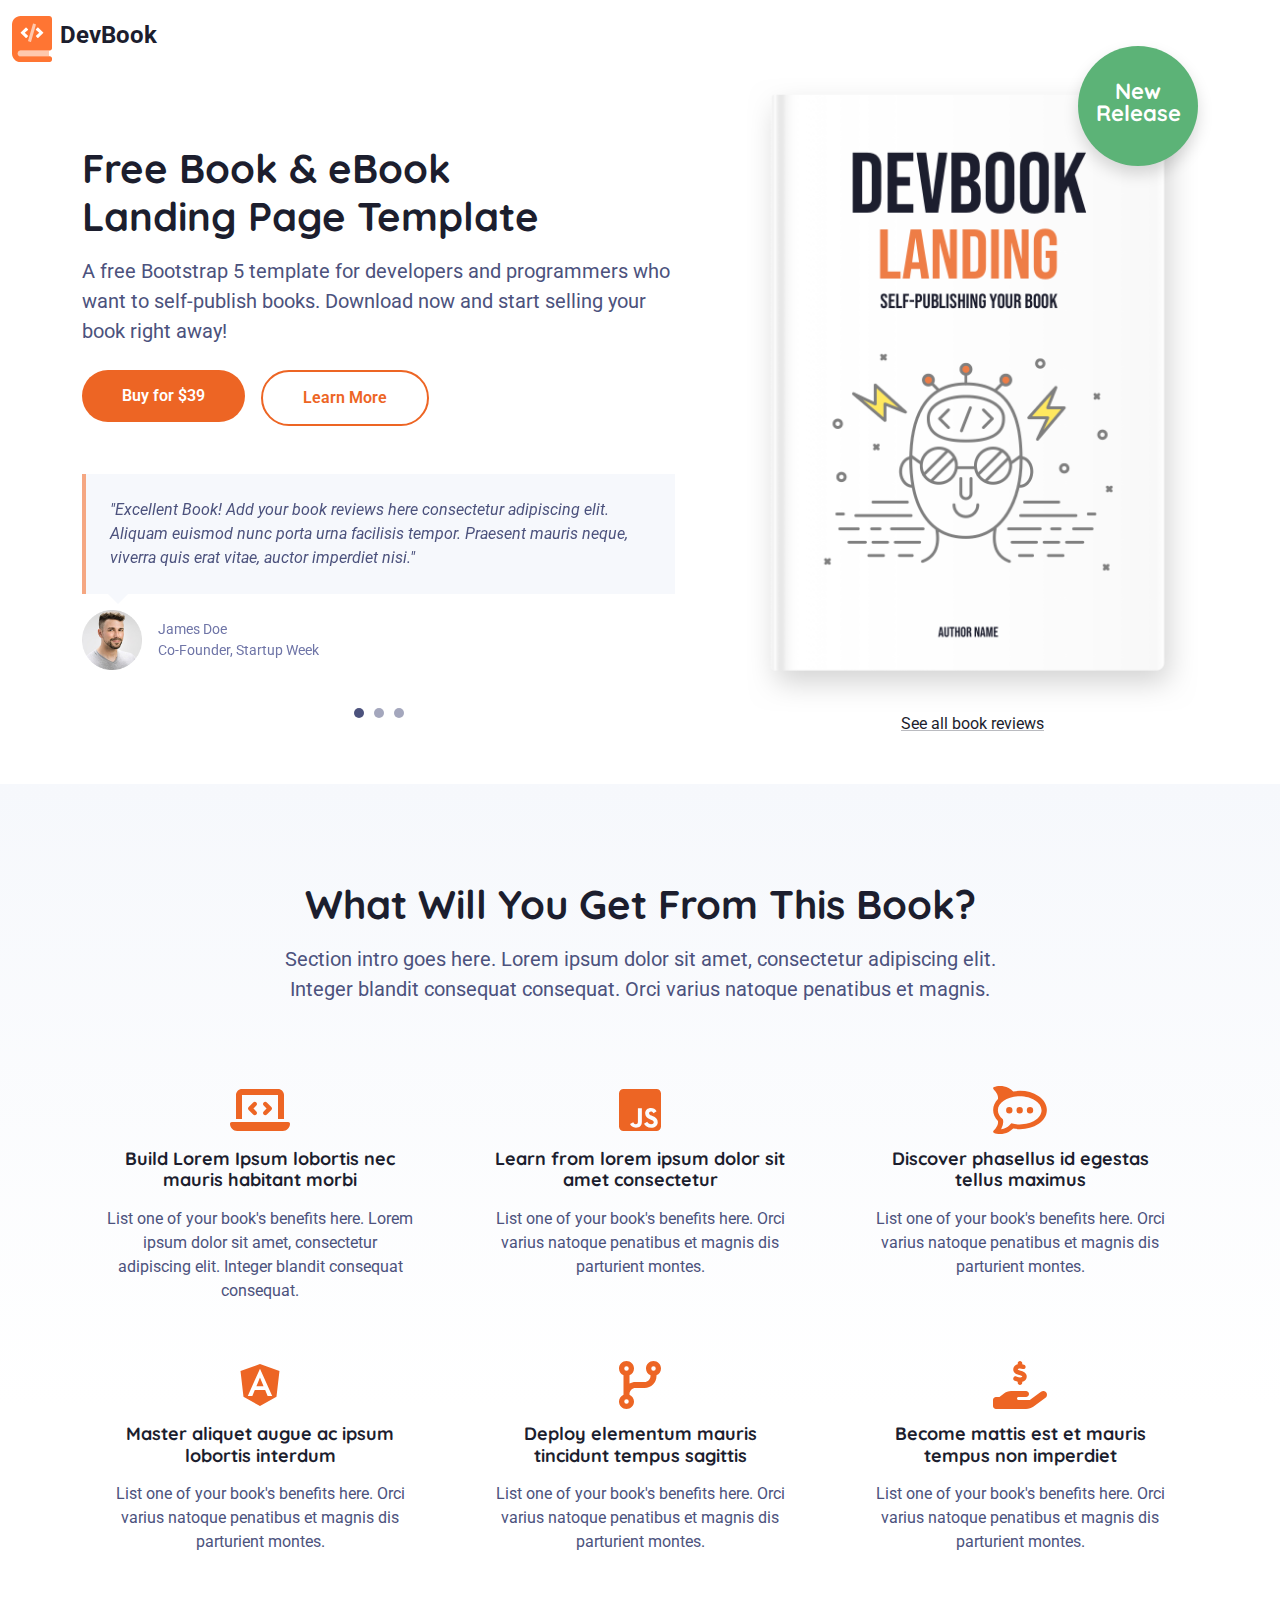
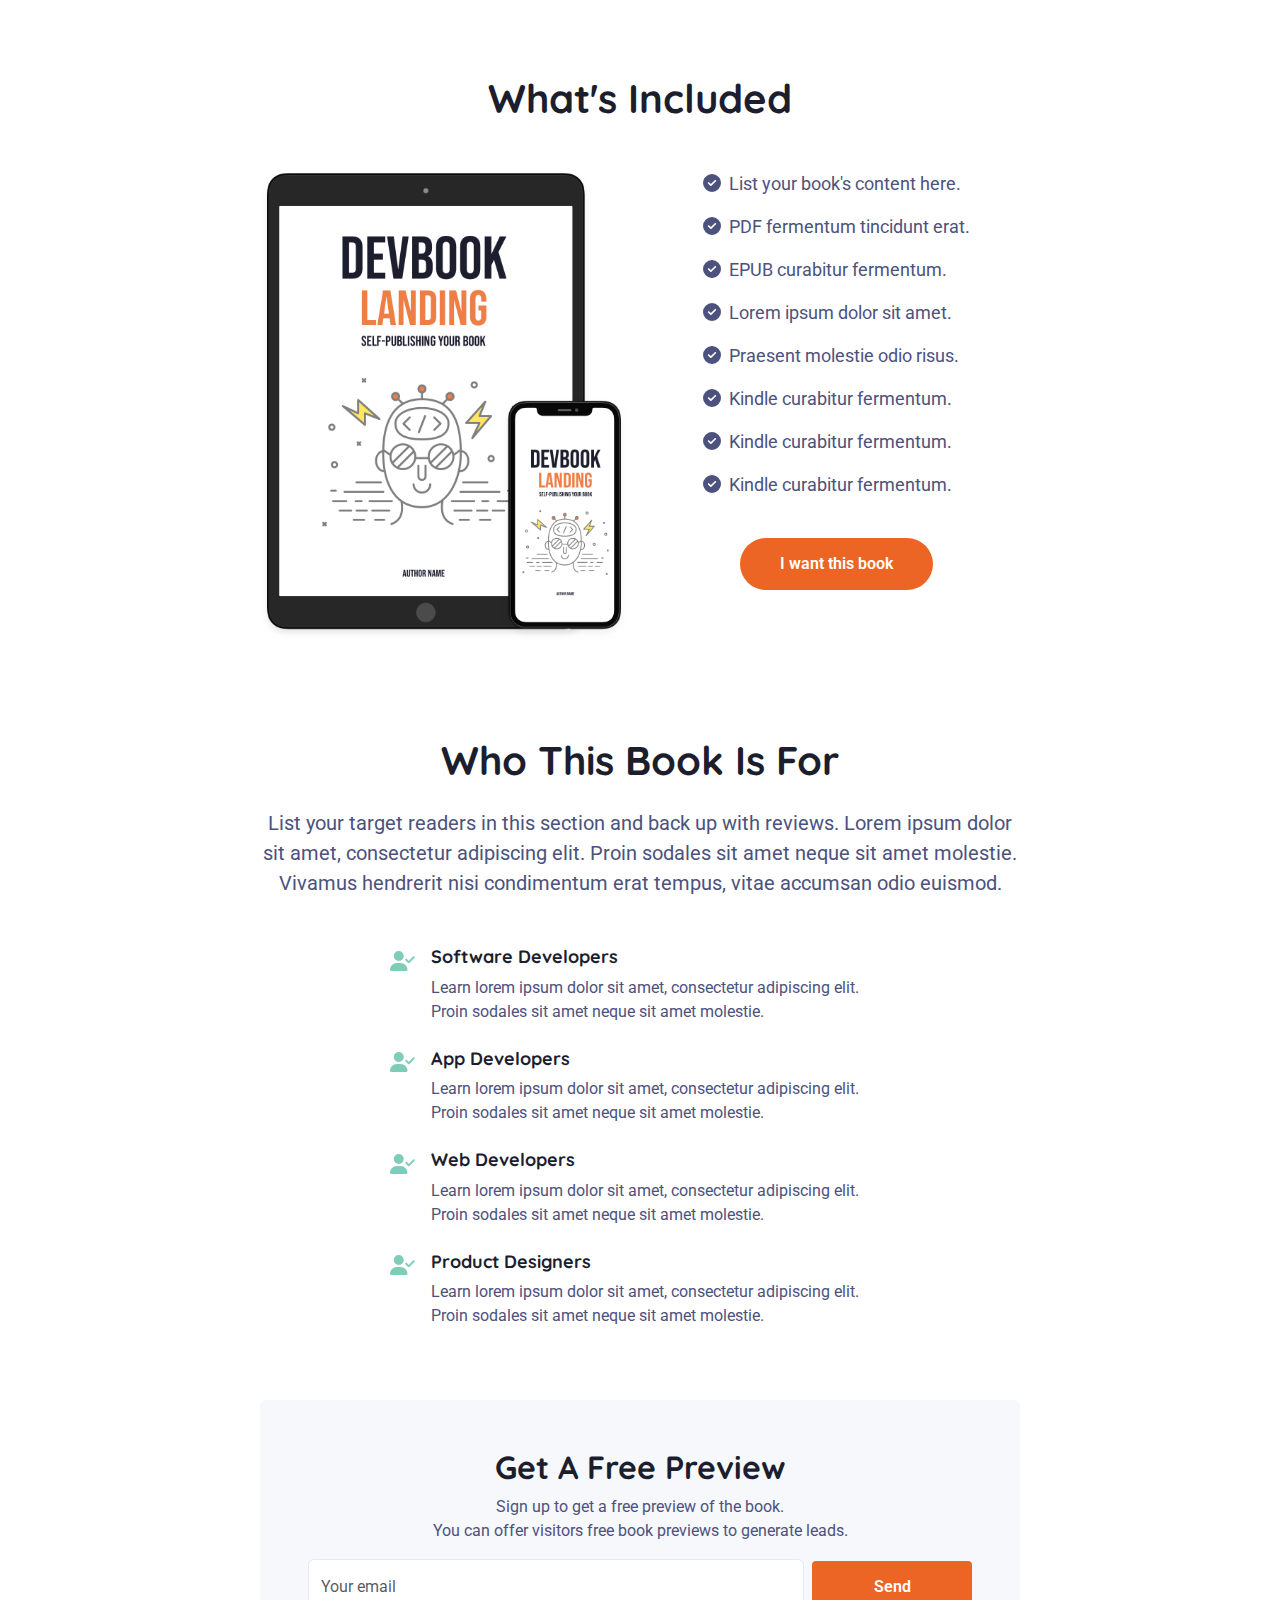
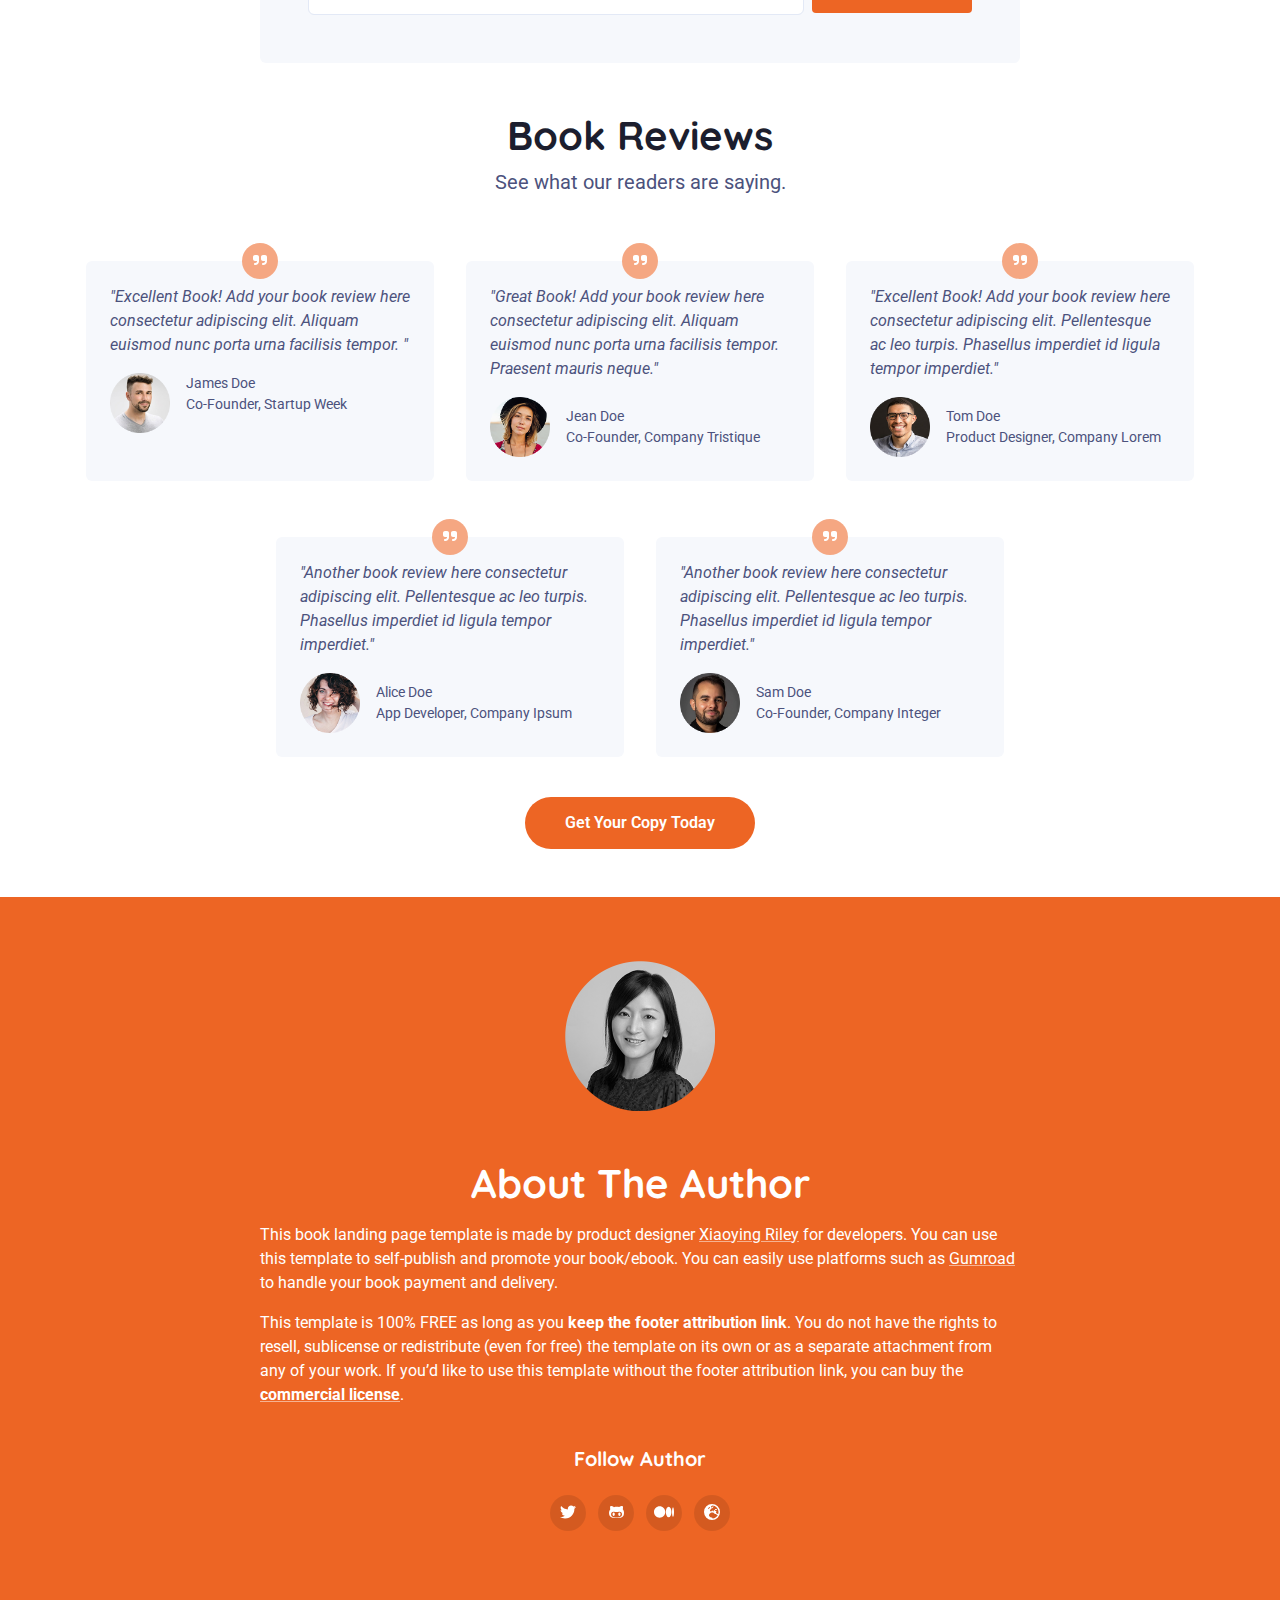
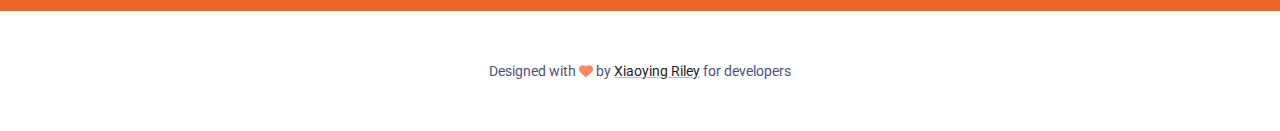
==== index.html @ 92dbc7df "init" ====
<!DOCTYPE html>
<html lang="en"> 
<head>
    <title>DevBook - Bootstrap 5 Book/eBook Landing Page Template For Developers</title>
    
    <!-- Meta -->
    <meta charset="utf-8">
    <meta http-equiv="X-UA-Compatible" content="IE=edge">
    <meta name="viewport" content="width=device-width, initial-scale=1.0">
    <meta name="description" content="">
    <meta name="author" content="Xiaoying Riley at 3rd Wave Media">    
    <link rel="shortcut icon" href="favicon.ico"> 
    
    <!-- Google Font -->
    <link href="https://fonts.googleapis.com/css?family=Quicksand:700|Roboto:400,400i,700&display=swap" rel="stylesheet">
    
    <!-- FontAwesome JS-->
    <script defer src="assets/fontawesome/js/all.min.js"></script>

    <!-- Theme CSS -->  
    <link id="theme-style" rel="stylesheet" href="assets/css/theme.css">

</head> 

<body>    
    <header class="header">	    
        <div class="branding">
            <div class="container-fluid position-relative py-3">
                <div class="logo-wrapper">
	                <div class="site-logo"><a class="navbar-brand" href="index.html"><img class="logo-icon me-2" src="assets/images/site-logo.svg" alt="logo" ><span class="logo-text">DevBook</span></a></div>    
                </div><!--//docs-logo-wrapper-->
	        
            </div><!--//container-->
        </div><!--//branding-->
    </header><!--//header-->
    
    <section class="hero-section">
	    <div class="container">
		    <div class="row">
			    <div class="col-12 col-md-7 pt-5 mb-5 align-self-center">
				    <div class="promo pe-md-3 pe-lg-5">
					    <h1 class="headline mb-3">
						    Free Book &amp; eBook <br>Landing Page Template   
					    </h1><!--//headline-->
					    <div class="subheadline mb-4">
						    A free Bootstrap 5 template for developers and programmers who want to self-publish books. Download now and start selling your book right away!
						    
					    </div><!--//subheading-->
					    
					    <div class="cta-holder row gx-md-3 gy-3 gy-md-0">
						    <div class="col-12 col-md-auto">
						        <a class="btn btn-primary w-100" href="https://themes.3rdwavemedia.com/bootstrap-templates/startup/devbook-free-bootstrap-5-book-ebook-landing-page-template-for-developers/">Buy for $39</a>
						    </div>
						    <div class="col-12 col-md-auto">
						        <a class="btn btn-secondary scrollto w-100" href="#benefits-section">Learn More</a>
						    </div>
					    </div><!--//cta-holder-->
					    
					    <div class="hero-quotes mt-5">
						    <div id="quotes-carousel" class="quotes-carousel carousel slide carousel-fade mb-5" data-bs-ride="carousel" data-bs-interval="8000">
								<div class="carousel-indicators">
									<button type="button" data-bs-target="#quotes-carousel" data-bs-slide-to="0" class="active" aria-current="true" aria-label="Slide 1"></button>
									<button type="button" data-bs-target="#quotes-carousel" data-bs-slide-to="1" aria-label="Slide 2"></button>
									<button type="button" data-bs-target="#quotes-carousel" data-bs-slide-to="2" aria-label="Slide 3"></button>
								</div>
							  
							    <div class="carousel-inner">
								    <div class="carousel-item active">
								        <blockquote class="quote p-4 theme-bg-light">
									        "Excellent Book! Add your book reviews here consectetur adipiscing elit. Aliquam euismod nunc porta urna facilisis tempor. Praesent mauris neque, viverra quis erat vitae, auctor imperdiet nisi."     
								        </blockquote><!--//item-->
								        <div class="source row gx-md-3 gy-3 gy-md-0 align-items-center">
									        <div class="col-12 col-md-auto text-center text-md-start">
									            <img class="source-profile" src="assets/images/profiles/profile-1.png" alt="image" >
									        </div><!--//col-->
									        <div class="col source-info text-center text-md-start">
										        <div class="source-name">James Doe</div>
										        <div class="soure-title">Co-Founder, Startup Week</div>
										    </div><!--//col-->
								        </div><!--//source-->
								    </div><!--//carousel-item-->
								    <div class="carousel-item">
								        <blockquote class="quote p-4 theme-bg-light">
									        "Highly recommended consectetur adipiscing elit. Proin et auctor dolor, sed venenatis massa. Vestibulum ullamcorper lobortis nisi non placerat praesent mauris neque"     
								        </blockquote><!--//item-->
								        <div class="source row gx-md-3 gy-3 gy-md-0 align-items-center">
									        <div class="col-12 col-md-auto text-center text-md-start">
									            <img class="source-profile" src="assets/images/profiles/profile-2.png" alt="image" >
									        </div><!--//col-->
									        <div class="col source-info text-center text-md-start">
										        <div class="source-name">Jean Doe</div>
										        <div class="soure-title">Co-Founder, Startup Week</div>
										    </div><!--//col-->
								        </div><!--//source-->
								    </div><!--//carousel-item-->
								    <div class="carousel-item">
								        <blockquote class="quote p-4 theme-bg-light">
									        "Awesome! Lorem ipsum dolor sit amet, consectetur adipiscing elit. Aliquam euismod nunc porta urna facilisis tempor. Praesent mauris neque, viverra quis erat vitae."     
								        </blockquote><!--//item-->
								        <div class="source row gx-md-3 gy-3 gy-md-0 align-items-center">
									        <div class="col-12 col-md-auto text-center text-md-start">
									            <img class="source-profile" src="assets/images/profiles/profile-3.png" alt="image" >
									        </div><!--//col-->
									        <div class="col source-info text-center text-md-start">
										        <div class="source-name">Andy Doe</div>
										        <div class="soure-title">Frontend Developer, Company Lorem</div>
										    </div><!--//col-->
								        </div><!--//source-->
								    </div><!--//carousel-item-->
								</div><!--//carousel-inner-->
							</div><!--//quotes-carousel-->
							
					    </div><!--//hero-quotes-->
				    </div><!--//promo-->
			    </div><!--col-->
			    <div class="col-12 col-md-5 mb-5 align-self-center">
				    <div class="book-cover-holder">
					    <img class="img-fluid book-cover" src="assets/images/devbook-cover.png" alt="book cover" >
					    <div class="book-badge d-inline-block shadow">
						    New<br>Release
					    </div>
				    </div><!--//book-cover-holder-->
				    <div class="text-center"><a class="theme-link scrollto" href="#reviews-section">See all book reviews</a></div>
			    </div><!--col-->
		    </div><!--//row-->
	    </div><!--//container-->
    </section><!--//hero-section-->
    
    <section id="benefits-section" class="benefits-section theme-bg-light-gradient py-5">
	    <div class="container py-5">
		    <h2 class="section-heading text-center mb-3">What Will You Get From This Book?</h2>
		    <div class="section-intro single-col-max mx-auto text-center mb-5">Section intro goes here. Lorem ipsum dolor sit amet, consectetur adipiscing elit. Integer blandit consequat consequat. Orci varius natoque penatibus et magnis. </div>
		    <div class="row text-center">
			    <div class="item col-12 col-md-6 col-lg-4">
				    <div class="item-inner p-3 p-lg-4">
					    <div class="item-header mb-3">
						    <div class="item-icon"><i class="fas fa-laptop-code"></i></div>
						    <h3 class="item-heading">Build Lorem Ipsum lobortis nec mauris habitant morbi</h3>
					    </div><!--//item-heading-->
					    <div class="item-desc">
						    List one of your book's benefits here. Lorem ipsum dolor sit amet, consectetur adipiscing elit. Integer blandit consequat consequat. 
					    </div><!--//item-desc-->
				    </div><!--//item-inner-->
			    </div><!--//item-->
			    <div class="item col-12 col-md-6 col-lg-4">
				    <div class="item-inner p-3 p-lg-4">
					    <div class="item-header mb-3">
						    <div class="item-icon"><i class="fab fa-js-square"></i></div>
						    <h3 class="item-heading">Learn from lorem ipsum dolor sit amet consectetur</h3>
					    </div><!--//item-heading-->
					    <div class="item-desc">
						    List one of your book's benefits here. Orci varius natoque penatibus et magnis dis parturient montes.
					    </div><!--//item-desc-->
				    </div><!--//item-inner-->
			    </div><!--//item-->
			    <div class="item col-12 col-md-6 col-lg-4">
				    <div class="item-inner p-3 p-lg-4">
					    <div class="item-header mb-3">
						    <div class="item-icon"><i class="fab fa-rocketchat"></i></div>
						    <h3 class="item-heading">Discover phasellus id egestas tellus maximus</h3>
					    </div><!--//item-heading-->
					    <div class="item-desc">
						    List one of your book's benefits here. Orci varius natoque penatibus et magnis dis parturient montes. 
					    </div><!--//item-desc-->
				    </div><!--//item-inner-->
			    </div><!--//item-->
			    <div class="item col-12 col-md-6 col-lg-4">
				    <div class="item-inner p-3 p-lg-4">
					    <div class="item-header mb-3">
						    <div class="item-icon"><i class="fab fa-angular"></i></div>
						    <h3 class="item-heading">Master aliquet augue ac ipsum lobortis interdum</h3>
					    </div><!--//item-heading-->
					    <div class="item-desc">
						    List one of your book's benefits here. Orci varius natoque penatibus et magnis dis parturient montes. 
					    </div><!--//item-desc-->
				    </div><!--//item-inner-->
			    </div><!--//item-->
			    <div class="item col-12 col-md-6 col-lg-4">
				    <div class="item-inner p-3 p-lg-4">
					    <div class="item-header mb-3">
						    <div class="item-icon"><i class="fas fa-code-branch"></i></div>
						    <h3 class="item-heading">Deploy elementum mauris tincidunt tempus sagittis</h3>
					    </div><!--//item-heading-->
					    <div class="item-desc">
						    List one of your book's benefits here. Orci varius natoque penatibus et magnis dis parturient montes. 
					    </div><!--//item-desc-->
				    </div><!--//item-inner-->
			    </div><!--//item-->
			    <div class="item col-12 col-md-6 col-lg-4">
				    <div class="item-inner p-3 p-lg-4">
					    <div class="item-header mb-3">
						    <div class="item-icon"><i class="fas fa-hand-holding-usd"></i></div>
						    <h3 class="item-heading">Become mattis est et mauris tempus non imperdiet</h3>
					    </div><!--//item-heading-->
					    <div class="item-desc">
						    List one of your book's benefits here. Orci varius natoque penatibus et magnis dis parturient montes. 
					    </div><!--//item-desc-->
				    </div><!--//item-inner-->
			    </div><!--//item-->
		    </div><!--//row-->
	    </div><!--//container-->
    </section><!--//benefits-section-->
    
    <section id="content-section" class="content-section">
	    <div class="container">
		    <div class="single-col-max mx-auto">
		    <h2 class="section-heading text-center mb-5">What's Included</h2>
			    <div class="row">
				    <div class="col-12 col-md-6">
					    <div class="figure-holder mb-5">
						    <img class="img-fluid" src="assets/images/devbook-devices.png" alt="image" >
					    </div><!--//figure-holder-->
				    </div><!--//col-->
				    <div class="col-12 col-md-6 mb-5">
					    <div class="key-points mb-4 text-center">
						    <ul class="key-points-list list-unstyled mb-4 mx-auto d-inline-block text-start">
							    <li><i class="fas fa-check-circle me-2"></i>List your book's content here.</li>
							    <li><i class="fas fa-check-circle me-2"></i>PDF fermentum tincidunt erat.</li>
							    <li><i class="fas fa-check-circle me-2"></i>EPUB curabitur fermentum.</li>
							    <li><i class="fas fa-check-circle me-2"></i>Lorem ipsum dolor sit amet.</li>
							    <li><i class="fas fa-check-circle me-2"></i>Praesent molestie odio risus. </li>
							    <li><i class="fas fa-check-circle me-2"></i>Kindle curabitur fermentum.</li>
							    <li><i class="fas fa-check-circle me-2"></i>Kindle curabitur fermentum.</li>
							    <li><i class="fas fa-check-circle me-2"></i>Kindle curabitur fermentum.</li>
						    </ul>
						    <div class="text-center"><a class="btn btn-primary" href="https://themes.3rdwavemedia.com/bootstrap-templates/startup/devbook-free-bootstrap-5-book-ebook-landing-page-template-for-developers/">I want this book</a></div>
					    </div><!--//key-points-->
					    
				    </div><!--//col-12-->   
			    </div><!--//row-->
		    </div><!--//single-col-max-->
	    </div><!--//container-->
    </section><!--//content-section-->
    
    <section id="audience-section" class="audience-section py-5">
	    <div class="container">
		    <h2 class="section-heading text-center mb-4">Who This Book Is For</h2>
		    <div class="section-intro single-col-max mx-auto text-center mb-5">
			    List your target readers in this section and back up with reviews. Lorem ipsum dolor sit amet, consectetur adipiscing elit. Proin sodales sit amet neque sit amet molestie. Vivamus hendrerit nisi condimentum erat tempus, vitae accumsan odio euismod.
		    </div><!--//section-intro-->
		    <div class="audience mx-auto">
			    <div class="item row gx-3">
				    <div class="col-auto item-icon"><i class="fas fa-user-check"></i></div>
				    <div class="col">
					    <h4 class="item-title">Software Developers</h4>
					    <div class="item-desc">Learn lorem ipsum dolor sit amet, consectetur adipiscing elit. Proin sodales sit amet neque sit amet molestie.</div>
				    </div><!--//col-->
			    </div><!--//item-->			    
			    <div class="item row gx-3">
				    <div class="col-auto item-icon"><i class="fas fa-user-check"></i></div>
				    <div class="col">
					    <h4 class="item-title">App Developers</h4>
					    <div class="item-desc">Learn lorem ipsum dolor sit amet, consectetur adipiscing elit. Proin sodales sit amet neque sit amet molestie.</div>
				    </div><!--//col-->
			    </div><!--//item-->			    
			    <div class="item row gx-3">
				    <div class="col-auto item-icon"><i class="fas fa-user-check"></i></div>
				    <div class="col">
					    <h4 class="item-title">Web Developers</h4>
					    <div class="item-desc">Learn lorem ipsum dolor sit amet, consectetur adipiscing elit. Proin sodales sit amet neque sit amet molestie.</div>
				    </div><!--//col-->
			    </div><!--//item-->
			    <div class="item row gx-3">
				    <div class="col-auto item-icon"><i class="fas fa-user-check"></i></div>
				    <div class="col">
					    <h4 class="item-title">Product Designers</h4>
					    <div class="item-desc">Learn lorem ipsum dolor sit amet, consectetur adipiscing elit. Proin sodales sit amet neque sit amet molestie.</div>
				    </div><!--//col-->
			    </div><!--//item-->
		    </div><!--//audience-->
	    </div><!--//container-->
    </section><!--//audience-section-->
    
    <section id="form-section" class="form-section">
	    <div class="container">
		    <div class="lead-form-wrapper single-col-max mx-auto theme-bg-light rounded p-5">
			    <h2 class="form-heading text-center">Get A Free Preview</h2>
			    <div class="form-intro text-center mb-3">Sign up to get a free preview of the book. <br>You can offer visitors free book previews to generate leads.</div>
			    <div class="form-wrapper mx-auto">					
					<form class="signup-form row g-2 align-items-center">
	                    <div class="col-12 col-lg-9">
	                        <label class="sr-only" for="semail">Email</label>
	                        <input type="email" id="semail" name="semail1" class="form-control me-md-1 semail" placeholder="Your email">
	                    </div>
	                    <div class="col-12 col-lg-3">
	                        <button type="submit" class="btn btn-primary btn-submit w-100">Send</button>
	                    </div>
	                </form><!--//signup-form-->
			    </div><!--//form-wrapper-->
		    </div><!--//lead-form-wrapper-->
	    </div><!--//container-->
    </section><!--//form-section-->
    
    <section id="reviews-section" class="reviews-section py-5">
	    <div class="container">
		    <h2 class="section-heading text-center">Book Reviews</h2>
		    <div class="section-intro text-center single-col-max mx-auto mb-5">See what our readers are saying. </div>
		    <div class="row justify-content-center">
			    <div class="item col-12 col-lg-4 p-3 mb-4">
				    <div class="item-inner theme-bg-light rounded p-4">
					    
					    <blockquote class="quote">
					        "Excellent Book! Add your book review here consectetur adipiscing elit. Aliquam euismod nunc porta urna facilisis tempor. "     
				        </blockquote><!--//item-->
				        <div class="source row gx-md-3 gy-3 gy-md-0">
					        <div class="col-12 col-md-auto text-center text-md-start">
					            <img class="source-profile" src="assets/images/profiles/profile-1.png" alt="image" >
					        </div><!--//col-->
					        <div class="col source-info text-center text-md-start">
						        <div class="source-name">James Doe</div>
						        <div class="soure-title">Co-Founder, Startup Week</div>
						    </div><!--//col-->
				        </div><!--//source-->
				        <div class="icon-holder"><i class="fas fa-quote-right"></i></div>
				    </div><!--//inner-->
			    </div><!--//item-->
			    <div class="item col-12 col-lg-4 p-3 mb-4">
				    <div class="item-inner theme-bg-light rounded p-4">
					    <blockquote class="quote">
					        "Great Book! Add your book review here consectetur adipiscing elit. Aliquam euismod nunc porta urna facilisis tempor. Praesent mauris neque."     
				        </blockquote><!--//item-->				        
				        <div class="source row gx-md-3 gy-3 gy-md-0 align-items-center">
					        <div class="col-12 col-md-auto text-center text-md-start">
					            <img class="source-profile" src="assets/images/profiles/profile-2.png" alt="image" >
					        </div><!--//col-->
					        <div class="col source-info text-center text-md-start">
						        <div class="source-name">Jean Doe</div>
						        <div class="soure-title">Co-Founder, Company Tristique</div>
						    </div><!--//col-->
				        </div><!--//source-->
				        
				         <div class="icon-holder"><i class="fas fa-quote-right"></i></div>
				    </div><!--//inner-->
			    </div><!--//item-->
			    <div class="item col-12 col-lg-4 p-3 mb-4">
				    <div class="item-inner theme-bg-light rounded p-4">
					    <blockquote class="quote">
					        "Excellent Book! Add your book review here consectetur adipiscing elit. Pellentesque ac leo turpis. Phasellus imperdiet id ligula tempor imperdiet."     
				        </blockquote><!--//item-->
				        <div class="source row gx-md-3 gy-3 gy-md-0 align-items-center">
					        <div class="col-12 col-md-auto text-center text-md-start">
					            <img class="source-profile" src="assets/images/profiles/profile-3.png" alt="image" >
					        </div><!--//col-->
					        <div class="col source-info text-center text-md-start">
						        <div class="source-name">Tom Doe</div>
						        <div class="soure-title">Product Designer, Company Lorem</div>
						    </div><!--//col-->
				        </div><!--//source-->
				         <div class="icon-holder"><i class="fas fa-quote-right"></i></div>
				    </div><!--//inner-->
			    </div><!--//item-->
			    <div class="item col-12 col-lg-4 p-3 mb-4">
				    <div class="item-inner theme-bg-light rounded p-4">
					    <blockquote class="quote">
					        "Another book review here consectetur adipiscing elit. Pellentesque ac leo turpis. Phasellus imperdiet id ligula tempor imperdiet."     
				        </blockquote><!--//item-->
				        <div class="source row gx-md-3 gy-3 gy-md-0 align-items-center">
					        <div class="col-12 col-md-auto text-center text-md-start">
					            <img class="source-profile" src="assets/images/profiles/profile-4.png" alt="image" >
					        </div><!--//col-->
					        <div class="col source-info text-center text-md-start">
						        <div class="source-name">Alice Doe</div>
						        <div class="soure-title">App Developer, Company Ipsum</div>
						    </div><!--//col-->
				        </div><!--//source-->
				        <div class="icon-holder"><i class="fas fa-quote-right"></i></div>
				    </div><!--//inner-->
			    </div><!--//item-->
			    <div class="item col-12 col-lg-4 p-3 mb-4">
				    <div class="item-inner theme-bg-light rounded p-4">
					    <blockquote class="quote">
					        "Another book review here consectetur adipiscing elit. Pellentesque ac leo turpis. Phasellus imperdiet id ligula tempor imperdiet."     
				        </blockquote><!--//item-->
				        <div class="source row gx-md-3 gy-3 gy-md-0 align-items-center">
					        <div class="col-12 col-md-auto text-center text-md-start">
					            <img class="source-profile" src="assets/images/profiles/profile-5.png" alt="image" >
					        </div><!--//col-->
					        <div class="col source-info text-center text-md-start">
						        <div class="source-name">Sam Doe</div>
						        <div class="soure-title">Co-Founder, Company Integer</div>
						    </div><!--//col-->
				        </div><!--//source-->
				        <div class="icon-holder"><i class="fas fa-quote-right"></i></div>
				    </div><!--//inner-->
			    </div><!--//item-->
		    </div><!--//row-->
		    <div class="text-center">
		        <a class="btn btn-primary" href="https://themes.3rdwavemedia.com/bootstrap-templates/startup/devbook-free-bootstrap-5-book-ebook-landing-page-template-for-developers/">Get Your Copy Today</a>
		    </div>
	    </div><!--//container-->
    </section><!--//reviews-section-->
    
    <section id="author-section" class="author-section section theme-bg-primary py-5">
	    <div class="container py-3">
		    <div class="author-profile text-center mb-5">
			    <img class="author-pic" src="assets/images/profiles/author-profile.png" alt="image" >
		    </div><!--//author-profile-->
		    <h2 class="section-heading text-center text-white mb-3">About The Author</h2>
		    <div class="author-bio single-col-max mx-auto">
			    <p>This book landing page template is made by product designer <a class="theme-link" href="http://themes.3rdwavemedia.com" target="_blank">Xiaoying Riley</a> for developers. You can use this template to self-publish and promote your book/ebook. You can easily use platforms such as <a class="theme-link" href="https://gumroad.com/" target="_blank">Gumroad</a> to handle your book payment and delivery.</p>
			    <p> This template is 100% FREE as long as you <strong>keep the footer attribution link</strong>. You do not have the rights to resell, sublicense or redistribute (even for free) the template on its own or as a separate attachment from any of your work. If you’d like to use this template without the footer attribution link, you can buy the <a class="theme-link" href="https://themes.3rdwavemedia.com/bootstrap-templates/startup/devbook-free-bootstrap-5-book-ebook-landing-page-template-for-developers/" target="_blank"><strong>commercial license</strong></a>.</p>
			    <div class="author-links text-center pt-4">
			        <h5 class="text-white mb-4">Follow Author</h5>
				    <ul class="social-list list-unstyled">
					    <li class="list-inline-item"><a href="https://twitter.com/3rdwave_themes"><i class="fab fa-twitter"></i></a></li>
					    <li class="list-inline-item"><a href="https://github.com/xriley"><i class="fab fa-github-alt"></i></a></li> 
			            <li class="list-inline-item"><a href="https://medium.com/@3rdwave_themes"><i class="fab fa-medium-m"></i></a></li>
			            
			            <li class="list-inline-item"><a href="https://themes.3rdwavemedia.com/"><i class="fas fa-globe-europe"></i></a></li>
			        </ul><!--//social-list-->
			    </div><!--//author-links-->
			    
		    </div><!--//author-bio-->
		    
	    </div><!--//container-->
    </section><!--//author-section-->
    
    

    <footer class="footer">

	    <div class="footer-bottom text-center py-5">

	        <!--/* This template is free as long as you keep the footer attribution link. If you'd like to use the template without the attribution link, you can buy the commercial license via our website: themes.3rdwavemedia.com Thank you for your support. :) */-->
            <small class="copyright">Designed with <span class="sr-only">love</span><i class="fas fa-heart" style="color: #fb866a;"></i> by <a class="theme-link" href="http://themes.3rdwavemedia.com" target="_blank">Xiaoying Riley</a> for developers</small>
 
	    </div>
	    
    </footer>
       
    <!-- Javascript -->          
    <script src="assets/plugins/popper.min.js"></script>
    <script src="assets/plugins/bootstrap/js/bootstrap.min.js"></script> 
    <script src="assets/plugins/smoothscroll.min.js"></script> 
    
    <script src="assets/js/main.js"></script>

</body>
</html>
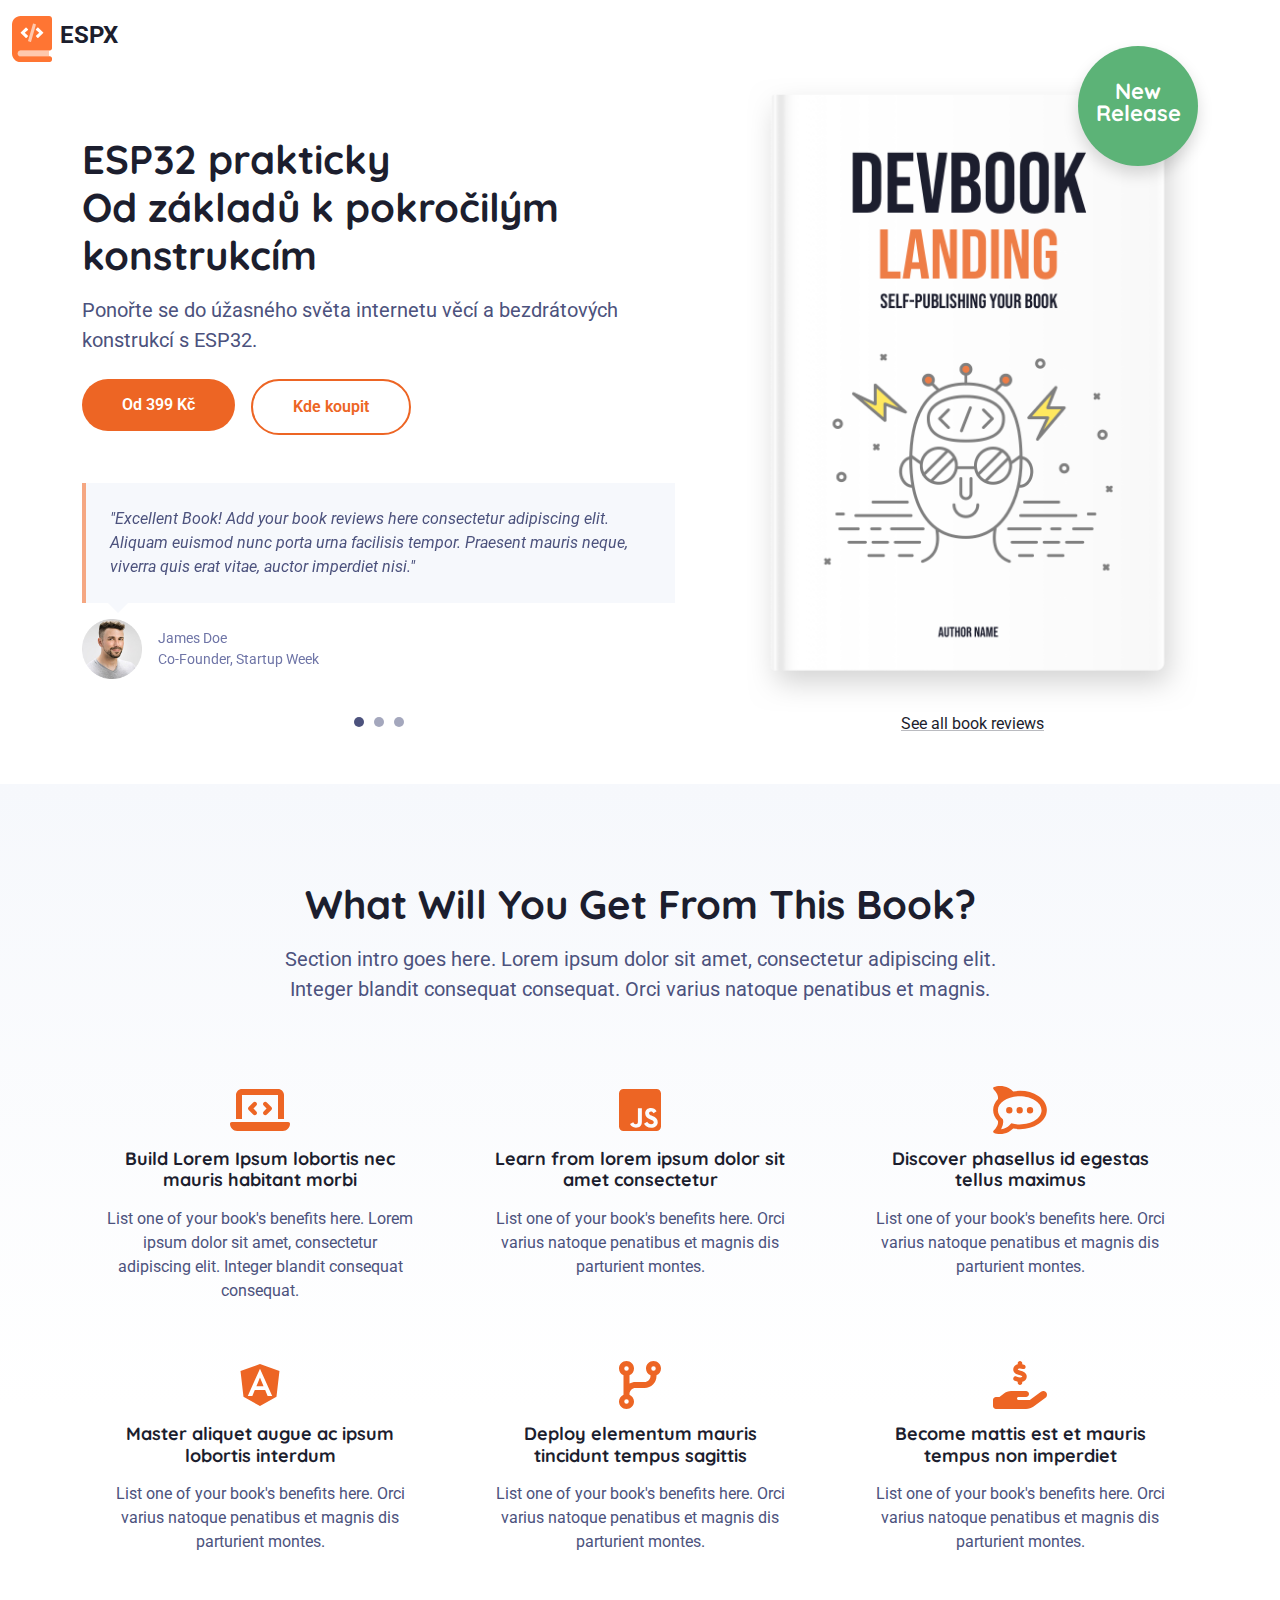
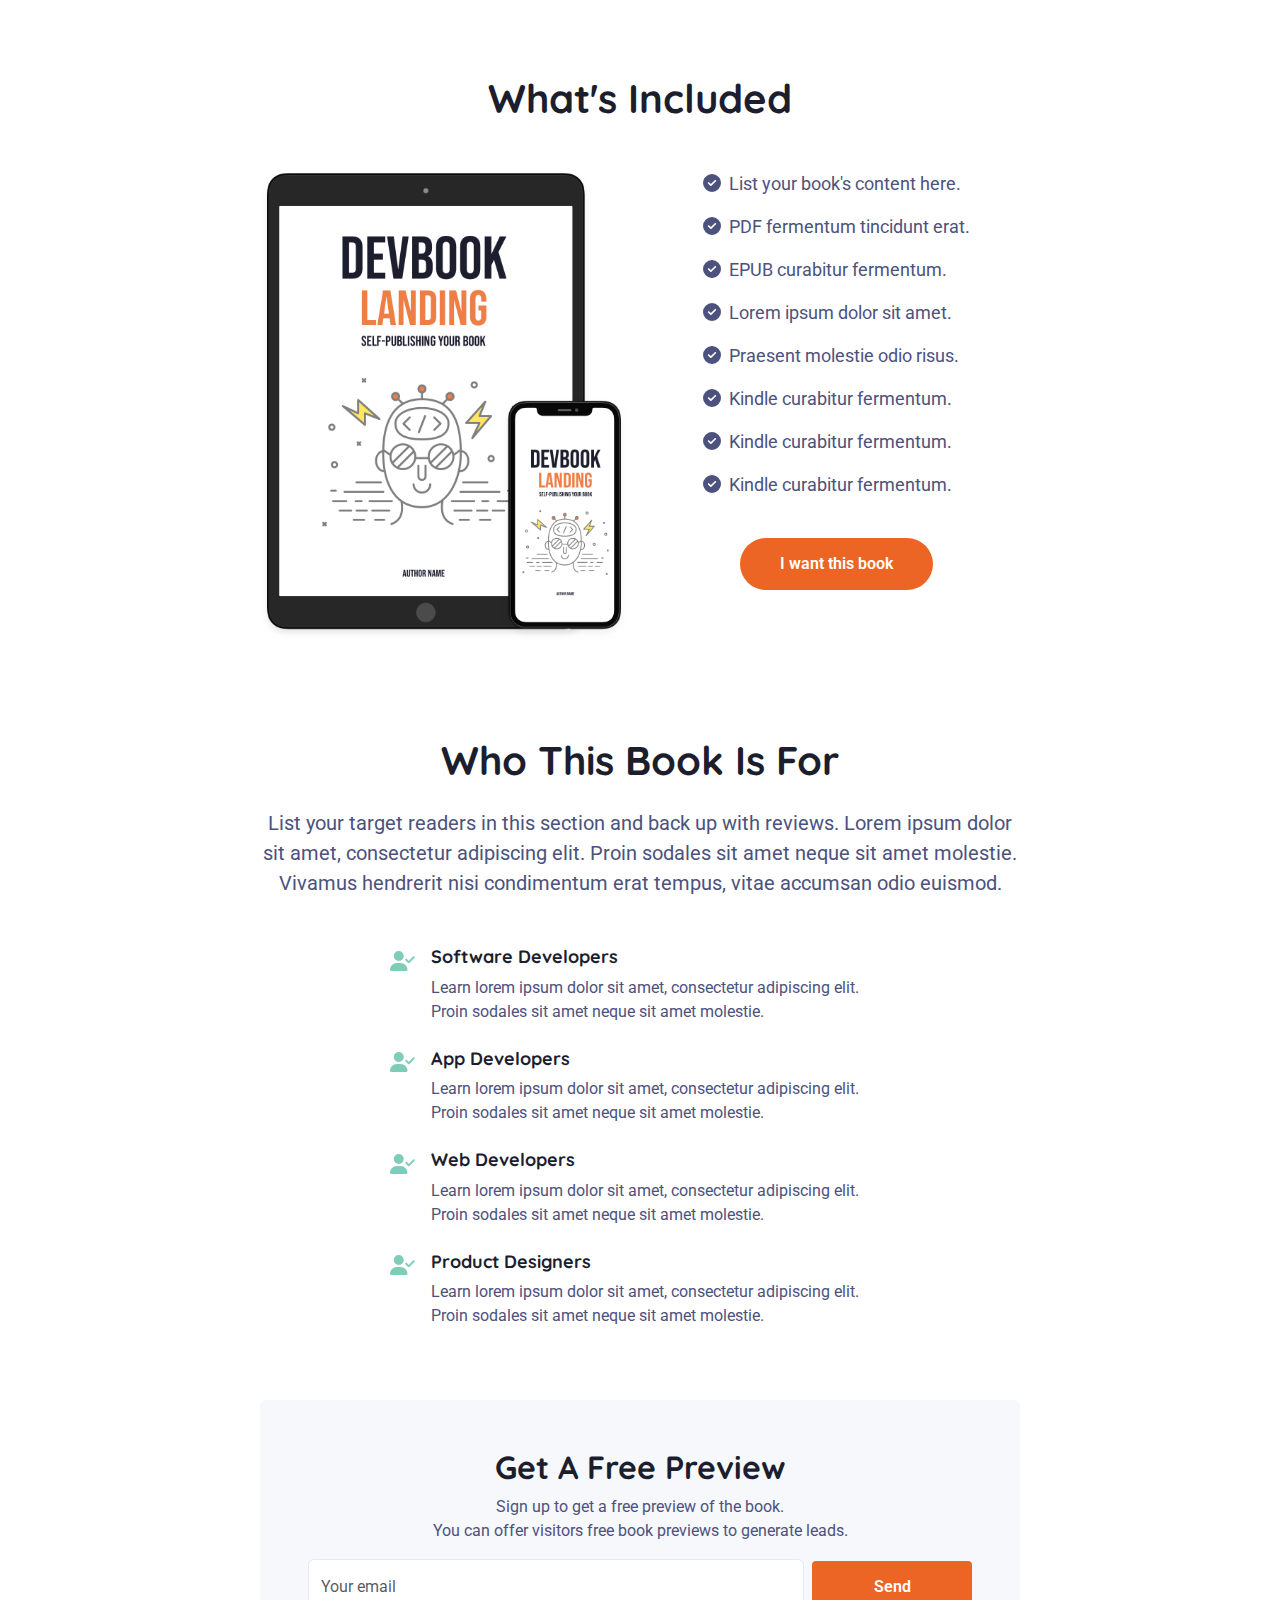
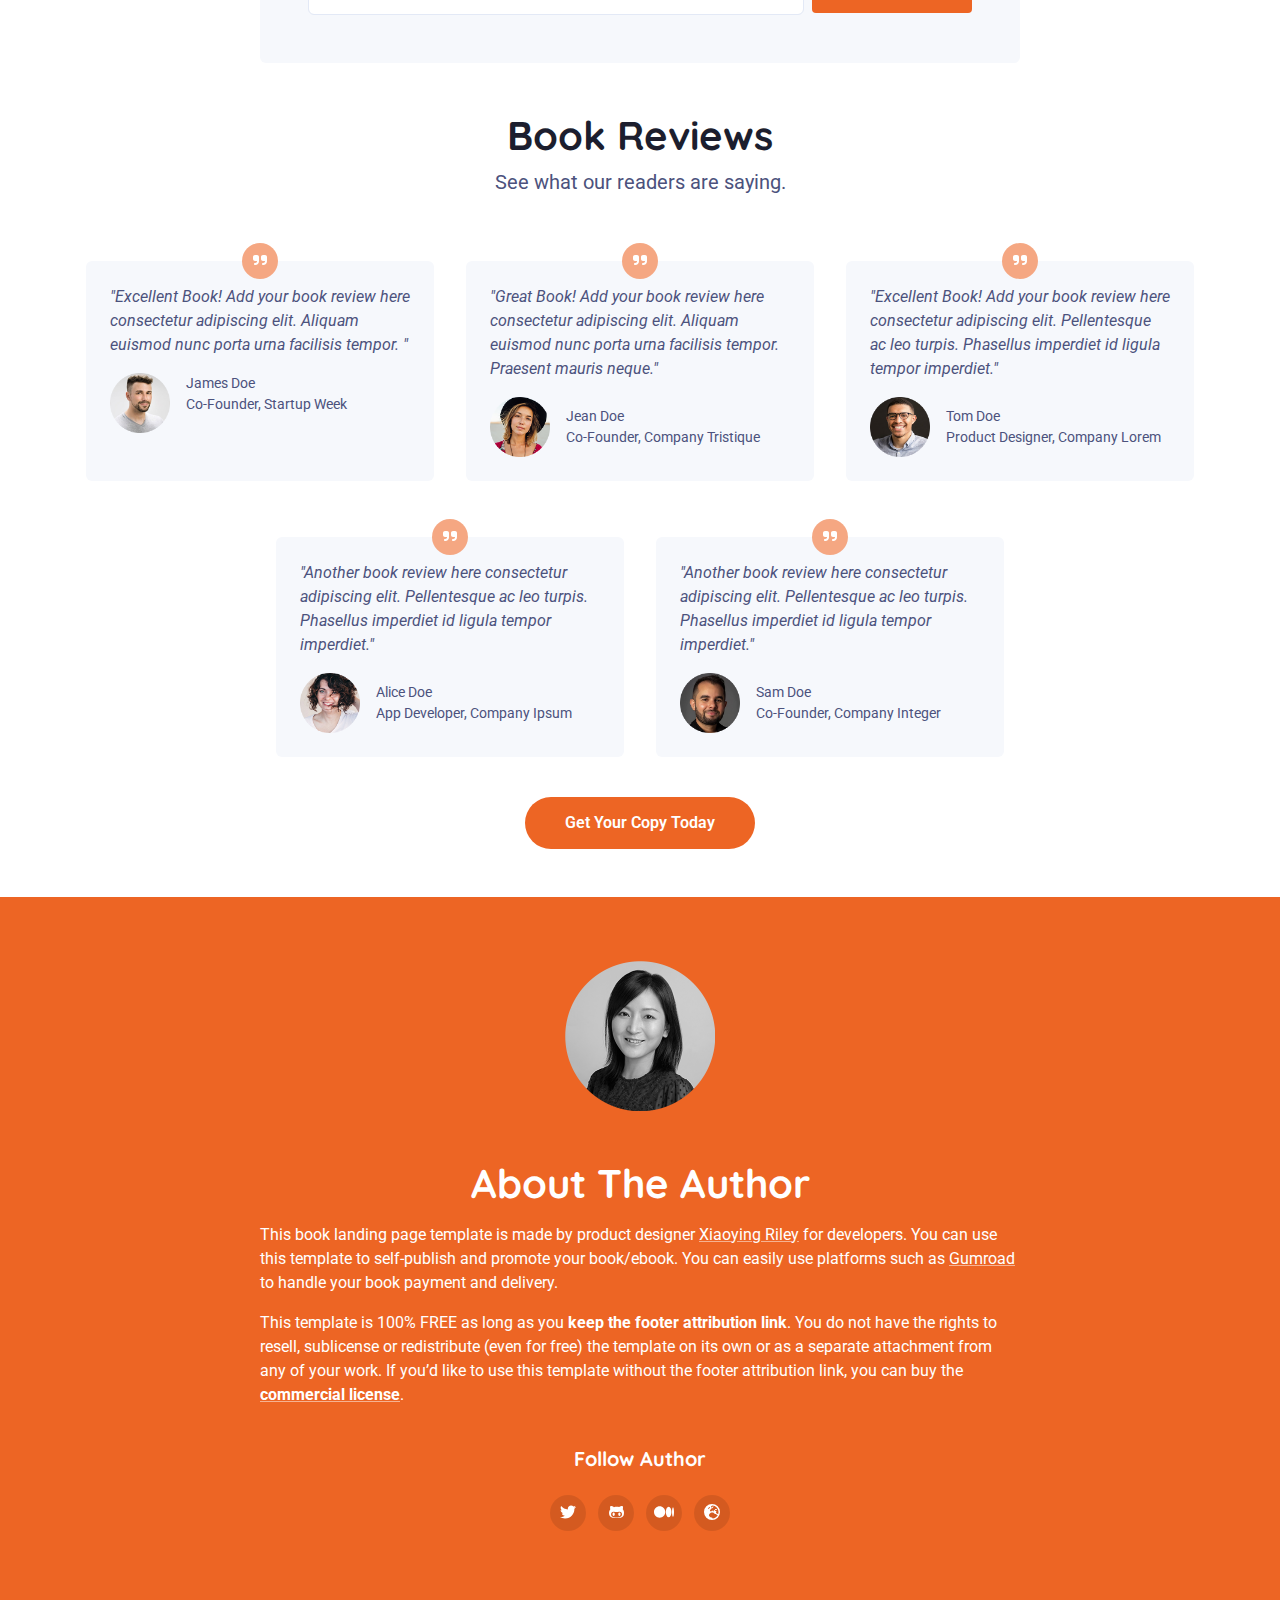
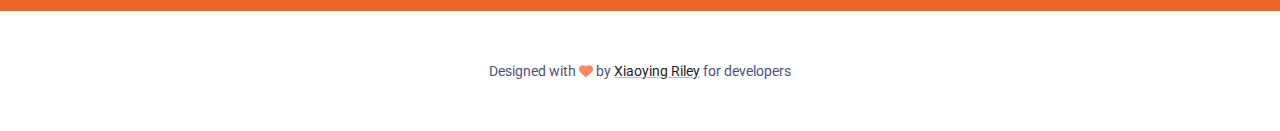
==== commit 96f5b493: "index new" ====
--- a/index.html
+++ b/index.html
@@ -1,14 +1,14 @@
 <!DOCTYPE html>
 <html lang="en"> 
 <head>
-    <title>DevBook - Bootstrap 5 Book/eBook Landing Page Template For Developers</title>
+    <title>ESP32 prakticky: od základů k pokročilým konstrukcím</title>
     
     <!-- Meta -->
     <meta charset="utf-8">
     <meta http-equiv="X-UA-Compatible" content="IE=edge">
     <meta name="viewport" content="width=device-width, initial-scale=1.0">
-    <meta name="description" content="">
-    <meta name="author" content="Xiaoying Riley at 3rd Wave Media">    
+    <meta name="description" content="Nová kniha, která vám usnadní začátky s ESP32">
+    <meta name="author" content="Martin Malý">    
     <link rel="shortcut icon" href="favicon.ico"> 
     
     <!-- Google Font -->
@@ -27,7 +27,7 @@
         <div class="branding">
             <div class="container-fluid position-relative py-3">
                 <div class="logo-wrapper">
-	                <div class="site-logo"><a class="navbar-brand" href="index.html"><img class="logo-icon me-2" src="assets/images/site-logo.svg" alt="logo" ><span class="logo-text">DevBook</span></a></div>    
+	                <div class="site-logo"><a class="navbar-brand" href="index.html"><img class="logo-icon me-2" src="assets/images/site-logo.svg" alt="logo" ><span class="logo-text">ESPX</span></a></div>    
                 </div><!--//docs-logo-wrapper-->
 	        
             </div><!--//container-->
@@ -40,19 +40,19 @@
 			    <div class="col-12 col-md-7 pt-5 mb-5 align-self-center">
 				    <div class="promo pe-md-3 pe-lg-5">
 					    <h1 class="headline mb-3">
-						    Free Book &amp; eBook <br>Landing Page Template   
+						    ESP32 prakticky<br>Od základů k pokročilým konstrukcím   
 					    </h1><!--//headline-->
 					    <div class="subheadline mb-4">
-						    A free Bootstrap 5 template for developers and programmers who want to self-publish books. Download now and start selling your book right away!
+						    Ponořte se do úžasného světa internetu věcí a bezdrátových konstrukcí s ESP32.
 						    
 					    </div><!--//subheading-->
 					    
 					    <div class="cta-holder row gx-md-3 gy-3 gy-md-0">
 						    <div class="col-12 col-md-auto">
-						        <a class="btn btn-primary w-100" href="https://themes.3rdwavemedia.com/bootstrap-templates/startup/devbook-free-bootstrap-5-book-ebook-landing-page-template-for-developers/">Buy for $39</a>
+						        <a class="btn btn-primary w-100" href="https://themes.3rdwavemedia.com/bootstrap-templates/startup/devbook-free-bootstrap-5-book-ebook-landing-page-template-for-developers/">Od 399 Kč</a>
 						    </div>
 						    <div class="col-12 col-md-auto">
-						        <a class="btn btn-secondary scrollto w-100" href="#benefits-section">Learn More</a>
+						        <a class="btn btn-secondary scrollto w-100" href="#benefits-section">Kde koupit</a>
 						    </div>
 					    </div><!--//cta-holder-->
 					    
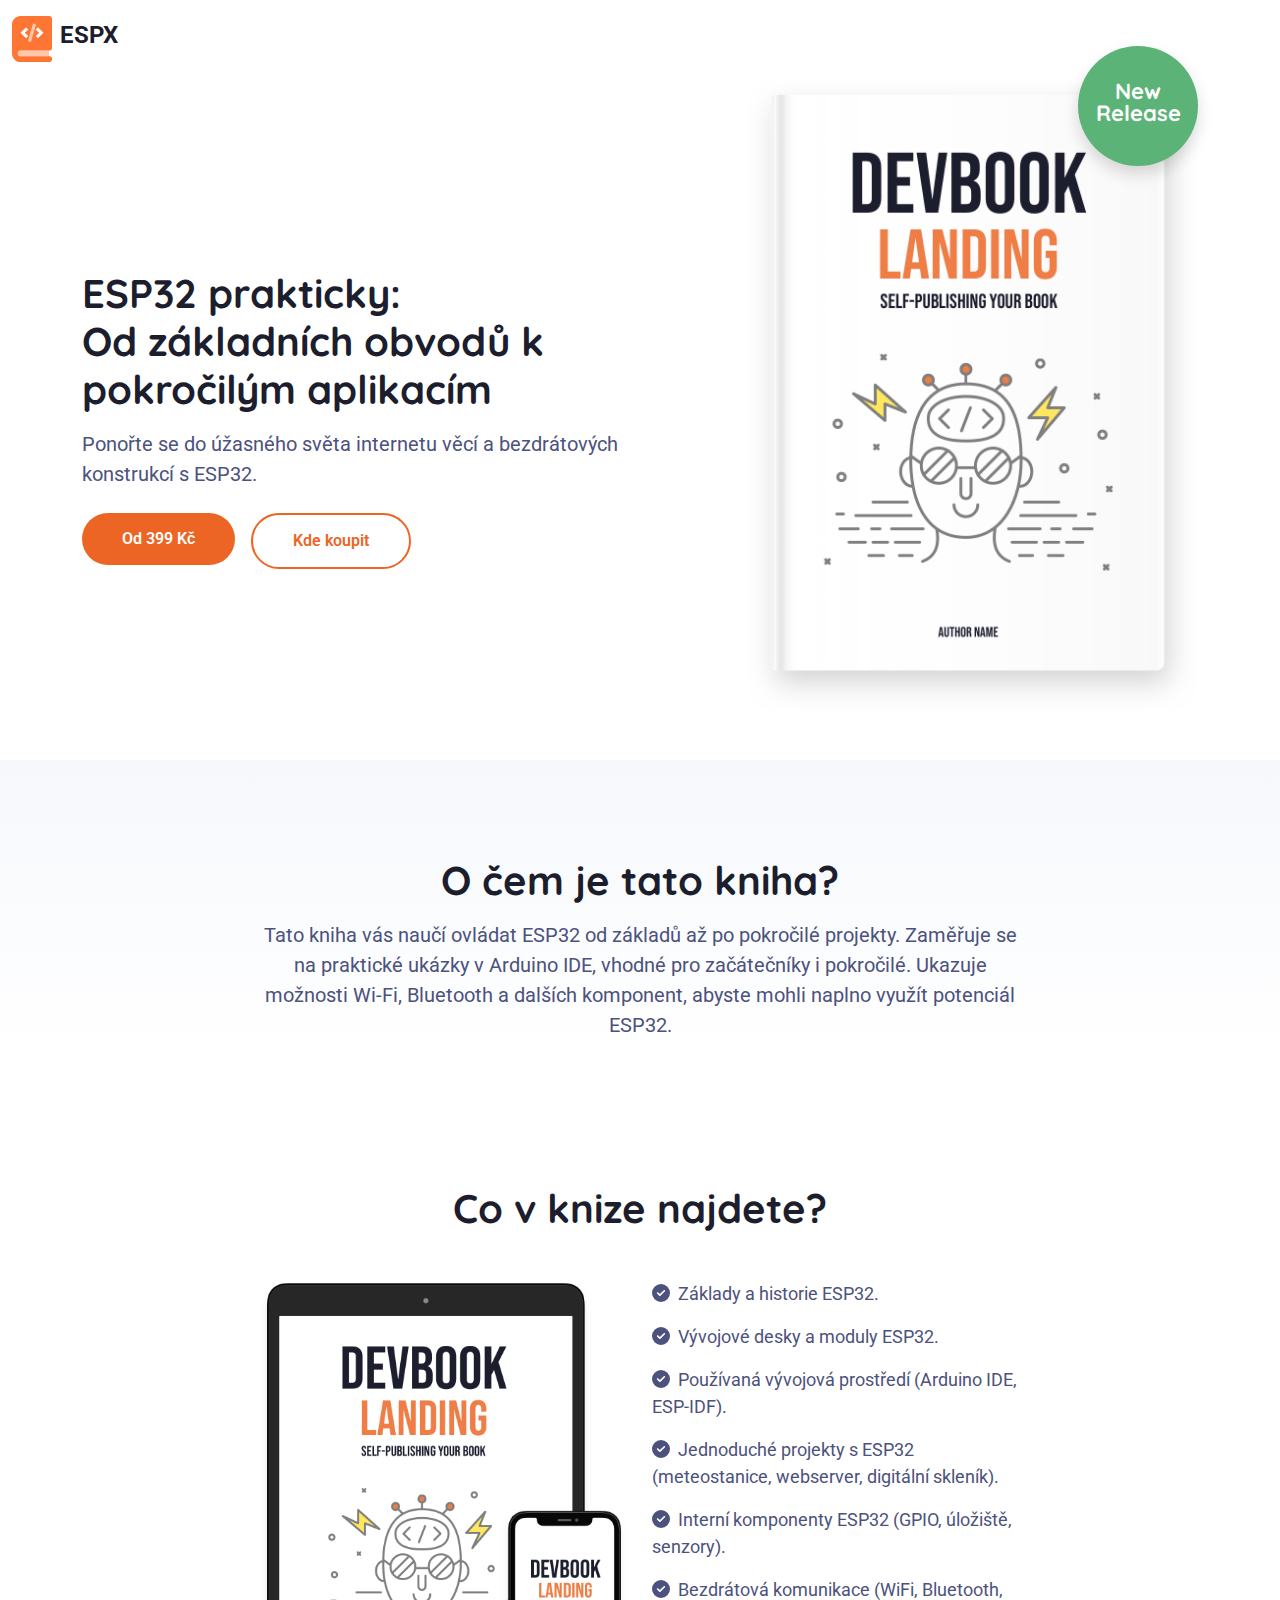
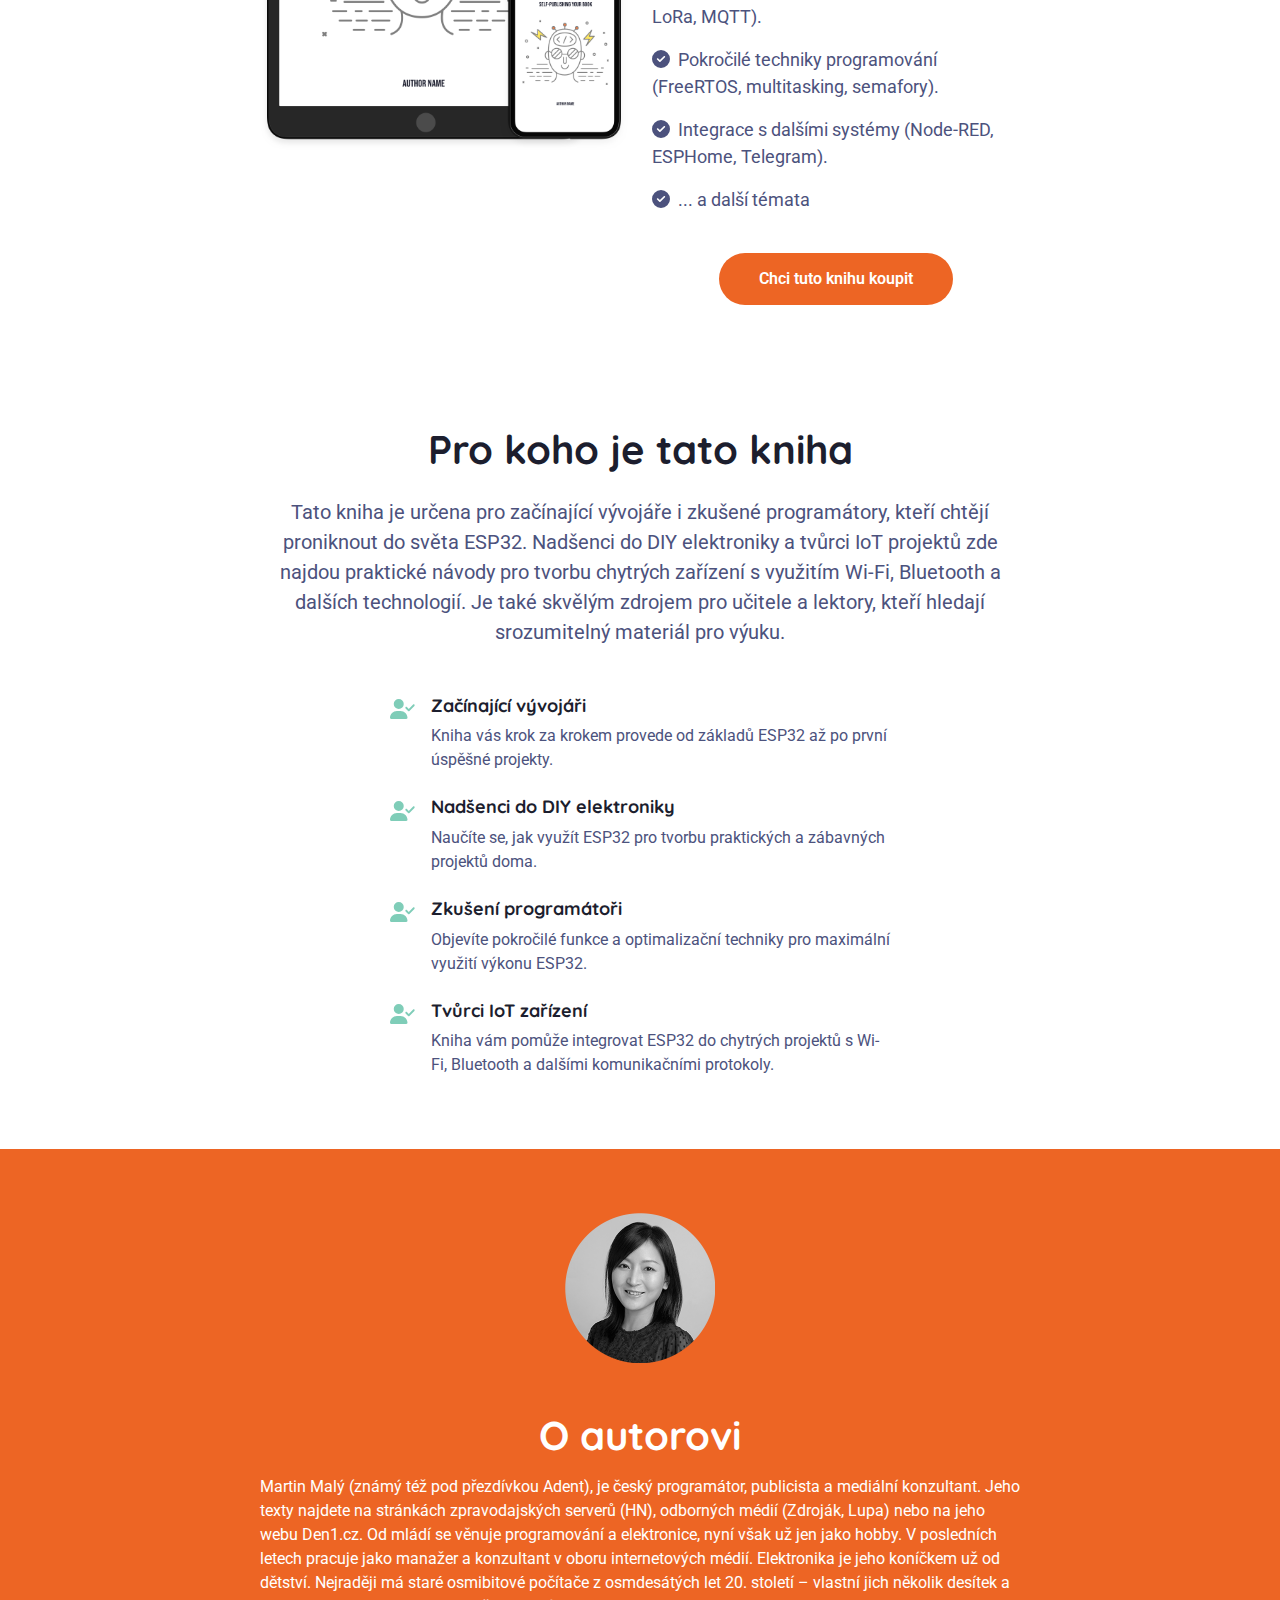
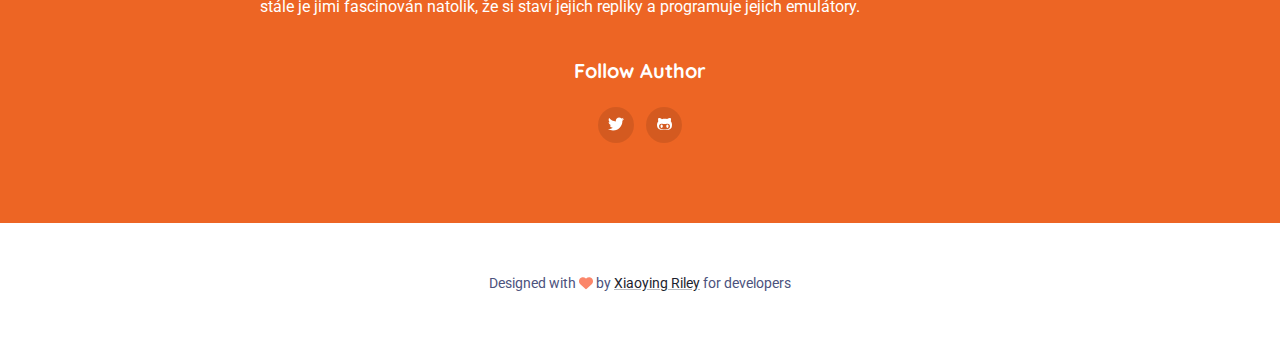
==== commit 5031f58d: "fix" ====
--- a/index.html
+++ b/index.html
@@ -40,7 +40,7 @@
 			    <div class="col-12 col-md-7 pt-5 mb-5 align-self-center">
 				    <div class="promo pe-md-3 pe-lg-5">
 					    <h1 class="headline mb-3">
-						    ESP32 prakticky<br>Od základů k pokročilým konstrukcím   
+						    ESP32 prakticky:<br>Od základních obvodů k pokročilým aplikacím   
 					    </h1><!--//headline-->
 					    <div class="subheadline mb-4">
 						    Ponořte se do úžasného světa internetu věcí a bezdrátových konstrukcí s ESP32.
@@ -56,61 +56,6 @@
 						    </div>
 					    </div><!--//cta-holder-->
 					    
-					    <div class="hero-quotes mt-5">
-						    <div id="quotes-carousel" class="quotes-carousel carousel slide carousel-fade mb-5" data-bs-ride="carousel" data-bs-interval="8000">
-								<div class="carousel-indicators">
-									<button type="button" data-bs-target="#quotes-carousel" data-bs-slide-to="0" class="active" aria-current="true" aria-label="Slide 1"></button>
-									<button type="button" data-bs-target="#quotes-carousel" data-bs-slide-to="1" aria-label="Slide 2"></button>
-									<button type="button" data-bs-target="#quotes-carousel" data-bs-slide-to="2" aria-label="Slide 3"></button>
-								</div>
-							  
-							    <div class="carousel-inner">
-								    <div class="carousel-item active">
-								        <blockquote class="quote p-4 theme-bg-light">
-									        "Excellent Book! Add your book reviews here consectetur adipiscing elit. Aliquam euismod nunc porta urna facilisis tempor. Praesent mauris neque, viverra quis erat vitae, auctor imperdiet nisi."     
-								        </blockquote><!--//item-->
-								        <div class="source row gx-md-3 gy-3 gy-md-0 align-items-center">
-									        <div class="col-12 col-md-auto text-center text-md-start">
-									            <img class="source-profile" src="assets/images/profiles/profile-1.png" alt="image" >
-									        </div><!--//col-->
-									        <div class="col source-info text-center text-md-start">
-										        <div class="source-name">James Doe</div>
-										        <div class="soure-title">Co-Founder, Startup Week</div>
-										    </div><!--//col-->
-								        </div><!--//source-->
-								    </div><!--//carousel-item-->
-								    <div class="carousel-item">
-								        <blockquote class="quote p-4 theme-bg-light">
-									        "Highly recommended consectetur adipiscing elit. Proin et auctor dolor, sed venenatis massa. Vestibulum ullamcorper lobortis nisi non placerat praesent mauris neque"     
-								        </blockquote><!--//item-->
-								        <div class="source row gx-md-3 gy-3 gy-md-0 align-items-center">
-									        <div class="col-12 col-md-auto text-center text-md-start">
-									            <img class="source-profile" src="assets/images/profiles/profile-2.png" alt="image" >
-									        </div><!--//col-->
-									        <div class="col source-info text-center text-md-start">
-										        <div class="source-name">Jean Doe</div>
-										        <div class="soure-title">Co-Founder, Startup Week</div>
-										    </div><!--//col-->
-								        </div><!--//source-->
-								    </div><!--//carousel-item-->
-								    <div class="carousel-item">
-								        <blockquote class="quote p-4 theme-bg-light">
-									        "Awesome! Lorem ipsum dolor sit amet, consectetur adipiscing elit. Aliquam euismod nunc porta urna facilisis tempor. Praesent mauris neque, viverra quis erat vitae."     
-								        </blockquote><!--//item-->
-								        <div class="source row gx-md-3 gy-3 gy-md-0 align-items-center">
-									        <div class="col-12 col-md-auto text-center text-md-start">
-									            <img class="source-profile" src="assets/images/profiles/profile-3.png" alt="image" >
-									        </div><!--//col-->
-									        <div class="col source-info text-center text-md-start">
-										        <div class="source-name">Andy Doe</div>
-										        <div class="soure-title">Frontend Developer, Company Lorem</div>
-										    </div><!--//col-->
-								        </div><!--//source-->
-								    </div><!--//carousel-item-->
-								</div><!--//carousel-inner-->
-							</div><!--//quotes-carousel-->
-							
-					    </div><!--//hero-quotes-->
 				    </div><!--//promo-->
 			    </div><!--col-->
 			    <div class="col-12 col-md-5 mb-5 align-self-center">
@@ -120,7 +65,6 @@
 						    New<br>Release
 					    </div>
 				    </div><!--//book-cover-holder-->
-				    <div class="text-center"><a class="theme-link scrollto" href="#reviews-section">See all book reviews</a></div>
 			    </div><!--col-->
 		    </div><!--//row-->
 	    </div><!--//container-->
@@ -128,83 +72,21 @@
     
     <section id="benefits-section" class="benefits-section theme-bg-light-gradient py-5">
 	    <div class="container py-5">
-		    <h2 class="section-heading text-center mb-3">What Will You Get From This Book?</h2>
-		    <div class="section-intro single-col-max mx-auto text-center mb-5">Section intro goes here. Lorem ipsum dolor sit amet, consectetur adipiscing elit. Integer blandit consequat consequat. Orci varius natoque penatibus et magnis. </div>
-		    <div class="row text-center">
-			    <div class="item col-12 col-md-6 col-lg-4">
-				    <div class="item-inner p-3 p-lg-4">
-					    <div class="item-header mb-3">
-						    <div class="item-icon"><i class="fas fa-laptop-code"></i></div>
-						    <h3 class="item-heading">Build Lorem Ipsum lobortis nec mauris habitant morbi</h3>
-					    </div><!--//item-heading-->
-					    <div class="item-desc">
-						    List one of your book's benefits here. Lorem ipsum dolor sit amet, consectetur adipiscing elit. Integer blandit consequat consequat. 
-					    </div><!--//item-desc-->
-				    </div><!--//item-inner-->
-			    </div><!--//item-->
-			    <div class="item col-12 col-md-6 col-lg-4">
-				    <div class="item-inner p-3 p-lg-4">
-					    <div class="item-header mb-3">
-						    <div class="item-icon"><i class="fab fa-js-square"></i></div>
-						    <h3 class="item-heading">Learn from lorem ipsum dolor sit amet consectetur</h3>
-					    </div><!--//item-heading-->
-					    <div class="item-desc">
-						    List one of your book's benefits here. Orci varius natoque penatibus et magnis dis parturient montes.
-					    </div><!--//item-desc-->
-				    </div><!--//item-inner-->
-			    </div><!--//item-->
-			    <div class="item col-12 col-md-6 col-lg-4">
-				    <div class="item-inner p-3 p-lg-4">
-					    <div class="item-header mb-3">
-						    <div class="item-icon"><i class="fab fa-rocketchat"></i></div>
-						    <h3 class="item-heading">Discover phasellus id egestas tellus maximus</h3>
-					    </div><!--//item-heading-->
-					    <div class="item-desc">
-						    List one of your book's benefits here. Orci varius natoque penatibus et magnis dis parturient montes. 
-					    </div><!--//item-desc-->
-				    </div><!--//item-inner-->
-			    </div><!--//item-->
-			    <div class="item col-12 col-md-6 col-lg-4">
-				    <div class="item-inner p-3 p-lg-4">
-					    <div class="item-header mb-3">
-						    <div class="item-icon"><i class="fab fa-angular"></i></div>
-						    <h3 class="item-heading">Master aliquet augue ac ipsum lobortis interdum</h3>
-					    </div><!--//item-heading-->
-					    <div class="item-desc">
-						    List one of your book's benefits here. Orci varius natoque penatibus et magnis dis parturient montes. 
-					    </div><!--//item-desc-->
-				    </div><!--//item-inner-->
-			    </div><!--//item-->
-			    <div class="item col-12 col-md-6 col-lg-4">
-				    <div class="item-inner p-3 p-lg-4">
-					    <div class="item-header mb-3">
-						    <div class="item-icon"><i class="fas fa-code-branch"></i></div>
-						    <h3 class="item-heading">Deploy elementum mauris tincidunt tempus sagittis</h3>
-					    </div><!--//item-heading-->
-					    <div class="item-desc">
-						    List one of your book's benefits here. Orci varius natoque penatibus et magnis dis parturient montes. 
-					    </div><!--//item-desc-->
-				    </div><!--//item-inner-->
-			    </div><!--//item-->
-			    <div class="item col-12 col-md-6 col-lg-4">
-				    <div class="item-inner p-3 p-lg-4">
-					    <div class="item-header mb-3">
-						    <div class="item-icon"><i class="fas fa-hand-holding-usd"></i></div>
-						    <h3 class="item-heading">Become mattis est et mauris tempus non imperdiet</h3>
-					    </div><!--//item-heading-->
-					    <div class="item-desc">
-						    List one of your book's benefits here. Orci varius natoque penatibus et magnis dis parturient montes. 
-					    </div><!--//item-desc-->
-				    </div><!--//item-inner-->
-			    </div><!--//item-->
-		    </div><!--//row-->
+		    <h2 class="section-heading text-center mb-3">O čem je tato kniha?</h2>
+		    <div class="section-intro single-col-max mx-auto text-center mb-5">
+				
+Tato kniha vás naučí ovládat ESP32 od základů až po pokročilé projekty. 
+Zaměřuje se na praktické ukázky v Arduino IDE, vhodné pro začátečníky i pokročilé. 
+Ukazuje možnosti Wi-Fi, Bluetooth a dalších komponent, abyste mohli naplno využít potenciál ESP32.
+			</div>
+
 	    </div><!--//container-->
     </section><!--//benefits-section-->
     
     <section id="content-section" class="content-section">
 	    <div class="container">
 		    <div class="single-col-max mx-auto">
-		    <h2 class="section-heading text-center mb-5">What's Included</h2>
+		    <h2 class="section-heading text-center mb-5">Co v knize najdete?</h2>
 			    <div class="row">
 				    <div class="col-12 col-md-6">
 					    <div class="figure-holder mb-5">
@@ -214,16 +96,19 @@
 				    <div class="col-12 col-md-6 mb-5">
 					    <div class="key-points mb-4 text-center">
 						    <ul class="key-points-list list-unstyled mb-4 mx-auto d-inline-block text-start">
-							    <li><i class="fas fa-check-circle me-2"></i>List your book's content here.</li>
-							    <li><i class="fas fa-check-circle me-2"></i>PDF fermentum tincidunt erat.</li>
-							    <li><i class="fas fa-check-circle me-2"></i>EPUB curabitur fermentum.</li>
-							    <li><i class="fas fa-check-circle me-2"></i>Lorem ipsum dolor sit amet.</li>
-							    <li><i class="fas fa-check-circle me-2"></i>Praesent molestie odio risus. </li>
-							    <li><i class="fas fa-check-circle me-2"></i>Kindle curabitur fermentum.</li>
-							    <li><i class="fas fa-check-circle me-2"></i>Kindle curabitur fermentum.</li>
-							    <li><i class="fas fa-check-circle me-2"></i>Kindle curabitur fermentum.</li>
+							    <li><i class="fas fa-check-circle me-2"></i>Základy a historie ESP32.</li>
+							    <li><i class="fas fa-check-circle me-2"></i>Vývojové desky a moduly ESP32.</li>
+							    <li><i class="fas fa-check-circle me-2"></i>Používaná vývojová prostředí (Arduino IDE, ESP-IDF).</li>
+							    <li><i class="fas fa-check-circle me-2"></i>Jednoduché projekty s ESP32 (meteostanice, webserver, digitální skleník).</li>
+							    <li><i class="fas fa-check-circle me-2"></i>Interní komponenty ESP32 (GPIO, úložiště, senzory). </li>
+							    <li><i class="fas fa-check-circle me-2"></i>Bezdrátová komunikace (WiFi, Bluetooth, LoRa, MQTT).</li>
+							    <li><i class="fas fa-check-circle me-2"></i>Pokročilé techniky programování (FreeRTOS, multitasking, semafory).</li>
+							    <li><i class="fas fa-check-circle me-2"></i>Integrace s dalšími systémy (Node-RED, ESPHome, Telegram).</li>
+							    <li><i class="fas fa-check-circle me-2"></i>... a další témata</li>
 						    </ul>
-						    <div class="text-center"><a class="btn btn-primary" href="https://themes.3rdwavemedia.com/bootstrap-templates/startup/devbook-free-bootstrap-5-book-ebook-landing-page-template-for-developers/">I want this book</a></div>
+						    <div class="text-center">
+								<a class="btn btn-primary" href="https://themes.3rdwavemedia.com/bootstrap-templates/startup/devbook-free-bootstrap-5-book-ebook-landing-page-template-for-developers/">
+									Chci tuto knihu koupit</a></div>
 					    </div><!--//key-points-->
 					    
 				    </div><!--//col-12-->   
@@ -234,64 +119,47 @@
     
     <section id="audience-section" class="audience-section py-5">
 	    <div class="container">
-		    <h2 class="section-heading text-center mb-4">Who This Book Is For</h2>
+		    <h2 class="section-heading text-center mb-4">Pro koho je tato kniha</h2>
 		    <div class="section-intro single-col-max mx-auto text-center mb-5">
-			    List your target readers in this section and back up with reviews. Lorem ipsum dolor sit amet, consectetur adipiscing elit. Proin sodales sit amet neque sit amet molestie. Vivamus hendrerit nisi condimentum erat tempus, vitae accumsan odio euismod.
+			    Tato kniha je určena pro začínající vývojáře i zkušené programátory, kteří chtějí proniknout do světa ESP32. Nadšenci do DIY elektroniky a tvůrci IoT projektů zde najdou 
+				praktické návody pro tvorbu chytrých zařízení s využitím Wi-Fi, Bluetooth a dalších technologií. 
+				Je také skvělým zdrojem pro učitele a lektory, kteří hledají srozumitelný materiál pro výuku.
 		    </div><!--//section-intro-->
 		    <div class="audience mx-auto">
 			    <div class="item row gx-3">
 				    <div class="col-auto item-icon"><i class="fas fa-user-check"></i></div>
 				    <div class="col">
-					    <h4 class="item-title">Software Developers</h4>
-					    <div class="item-desc">Learn lorem ipsum dolor sit amet, consectetur adipiscing elit. Proin sodales sit amet neque sit amet molestie.</div>
+					    <h4 class="item-title">Začínající vývojáři</h4>
+					    <div class="item-desc">Kniha vás krok za krokem provede od základů ESP32 až po první úspěšné projekty.</div>
 				    </div><!--//col-->
 			    </div><!--//item-->			    
 			    <div class="item row gx-3">
 				    <div class="col-auto item-icon"><i class="fas fa-user-check"></i></div>
 				    <div class="col">
-					    <h4 class="item-title">App Developers</h4>
-					    <div class="item-desc">Learn lorem ipsum dolor sit amet, consectetur adipiscing elit. Proin sodales sit amet neque sit amet molestie.</div>
+					    <h4 class="item-title">Nadšenci do DIY elektroniky</h4>
+					    <div class="item-desc">Naučíte se, jak využít ESP32 pro tvorbu praktických a zábavných projektů doma.</div>
 				    </div><!--//col-->
 			    </div><!--//item-->			    
 			    <div class="item row gx-3">
 				    <div class="col-auto item-icon"><i class="fas fa-user-check"></i></div>
 				    <div class="col">
-					    <h4 class="item-title">Web Developers</h4>
-					    <div class="item-desc">Learn lorem ipsum dolor sit amet, consectetur adipiscing elit. Proin sodales sit amet neque sit amet molestie.</div>
+					    <h4 class="item-title">Zkušení programátoři</h4>
+					    <div class="item-desc">Objevíte pokročilé funkce a optimalizační techniky pro maximální využití výkonu ESP32.</div>
 				    </div><!--//col-->
 			    </div><!--//item-->
 			    <div class="item row gx-3">
 				    <div class="col-auto item-icon"><i class="fas fa-user-check"></i></div>
 				    <div class="col">
-					    <h4 class="item-title">Product Designers</h4>
-					    <div class="item-desc">Learn lorem ipsum dolor sit amet, consectetur adipiscing elit. Proin sodales sit amet neque sit amet molestie.</div>
+					    <h4 class="item-title">Tvůrci IoT zařízení</h4>
+					    <div class="item-desc">Kniha vám pomůže integrovat ESP32 do chytrých projektů s Wi-Fi, Bluetooth a dalšími komunikačními protokoly.</div>
 				    </div><!--//col-->
 			    </div><!--//item-->
 		    </div><!--//audience-->
 	    </div><!--//container-->
     </section><!--//audience-section-->
     
-    <section id="form-section" class="form-section">
-	    <div class="container">
-		    <div class="lead-form-wrapper single-col-max mx-auto theme-bg-light rounded p-5">
-			    <h2 class="form-heading text-center">Get A Free Preview</h2>
-			    <div class="form-intro text-center mb-3">Sign up to get a free preview of the book. <br>You can offer visitors free book previews to generate leads.</div>
-			    <div class="form-wrapper mx-auto">					
-					<form class="signup-form row g-2 align-items-center">
-	                    <div class="col-12 col-lg-9">
-	                        <label class="sr-only" for="semail">Email</label>
-	                        <input type="email" id="semail" name="semail1" class="form-control me-md-1 semail" placeholder="Your email">
-	                    </div>
-	                    <div class="col-12 col-lg-3">
-	                        <button type="submit" class="btn btn-primary btn-submit w-100">Send</button>
-	                    </div>
-	                </form><!--//signup-form-->
-			    </div><!--//form-wrapper-->
-		    </div><!--//lead-form-wrapper-->
-	    </div><!--//container-->
-    </section><!--//form-section-->
-    
-    <section id="reviews-section" class="reviews-section py-5">
+
+    <section id="reviews-section" class="reviews-section py-5" style="display:none">
 	    <div class="container">
 		    <h2 class="section-heading text-center">Book Reviews</h2>
 		    <div class="section-intro text-center single-col-max mx-auto mb-5">See what our readers are saying. </div>
@@ -395,18 +263,19 @@
 		    <div class="author-profile text-center mb-5">
 			    <img class="author-pic" src="assets/images/profiles/author-profile.png" alt="image" >
 		    </div><!--//author-profile-->
-		    <h2 class="section-heading text-center text-white mb-3">About The Author</h2>
+		    <h2 class="section-heading text-center text-white mb-3">O autorovi</h2>
 		    <div class="author-bio single-col-max mx-auto">
-			    <p>This book landing page template is made by product designer <a class="theme-link" href="http://themes.3rdwavemedia.com" target="_blank">Xiaoying Riley</a> for developers. You can use this template to self-publish and promote your book/ebook. You can easily use platforms such as <a class="theme-link" href="https://gumroad.com/" target="_blank">Gumroad</a> to handle your book payment and delivery.</p>
-			    <p> This template is 100% FREE as long as you <strong>keep the footer attribution link</strong>. You do not have the rights to resell, sublicense or redistribute (even for free) the template on its own or as a separate attachment from any of your work. If you’d like to use this template without the footer attribution link, you can buy the <a class="theme-link" href="https://themes.3rdwavemedia.com/bootstrap-templates/startup/devbook-free-bootstrap-5-book-ebook-landing-page-template-for-developers/" target="_blank"><strong>commercial license</strong></a>.</p>
+			    <p>
+					Martin Malý (známý též pod přezdívkou Adent), je český programátor, publicista a mediální konzultant. Jeho texty najdete na stránkách zpravodajských serverů (HN), odborných médií (Zdroják, Lupa) nebo na jeho webu Den1.cz. Od mládí se věnuje programování a elektronice, nyní však už jen jako hobby. V posledních letech pracuje jako manažer a konzultant v oboru internetových médií.
+
+Elektronika je jeho koníčkem už od dětství. Nejraději má staré osmibitové počítače z osmdesátých let 20. století – vlastní jich několik desítek a stále je jimi fascinován natolik, že si staví jejich repliky a programuje jejich emulátory.
+				</p>
 			    <div class="author-links text-center pt-4">
 			        <h5 class="text-white mb-4">Follow Author</h5>
 				    <ul class="social-list list-unstyled">
-					    <li class="list-inline-item"><a href="https://twitter.com/3rdwave_themes"><i class="fab fa-twitter"></i></a></li>
-					    <li class="list-inline-item"><a href="https://github.com/xriley"><i class="fab fa-github-alt"></i></a></li> 
-			            <li class="list-inline-item"><a href="https://medium.com/@3rdwave_themes"><i class="fab fa-medium-m"></i></a></li>
+					    <li class="list-inline-item"><a href="https://twitter.com/adent"><i class="fab fa-twitter"></i></a></li>
+					    <li class="list-inline-item"><a href="https://github.com/maly"><i class="fab fa-github-alt"></i></a></li> 
 			            
-			            <li class="list-inline-item"><a href="https://themes.3rdwavemedia.com/"><i class="fas fa-globe-europe"></i></a></li>
 			        </ul><!--//social-list-->
 			    </div><!--//author-links-->
 			    
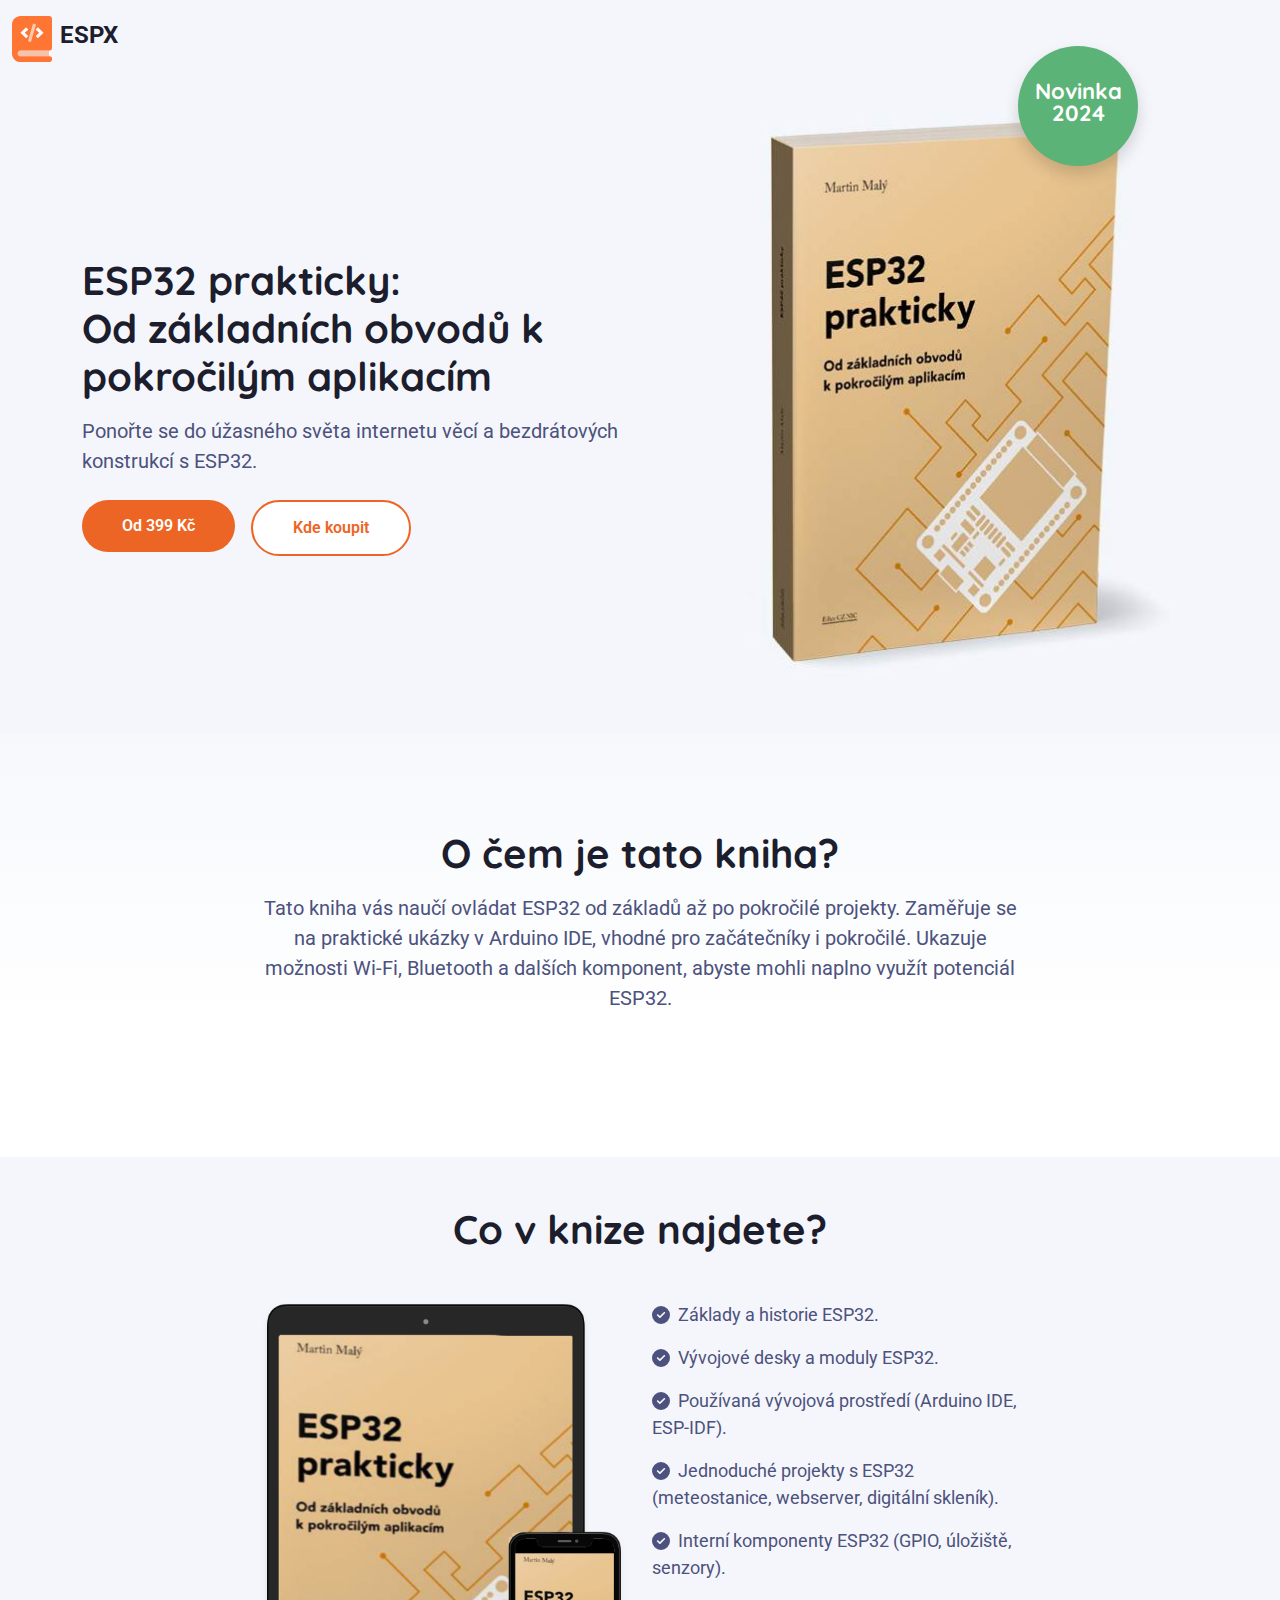
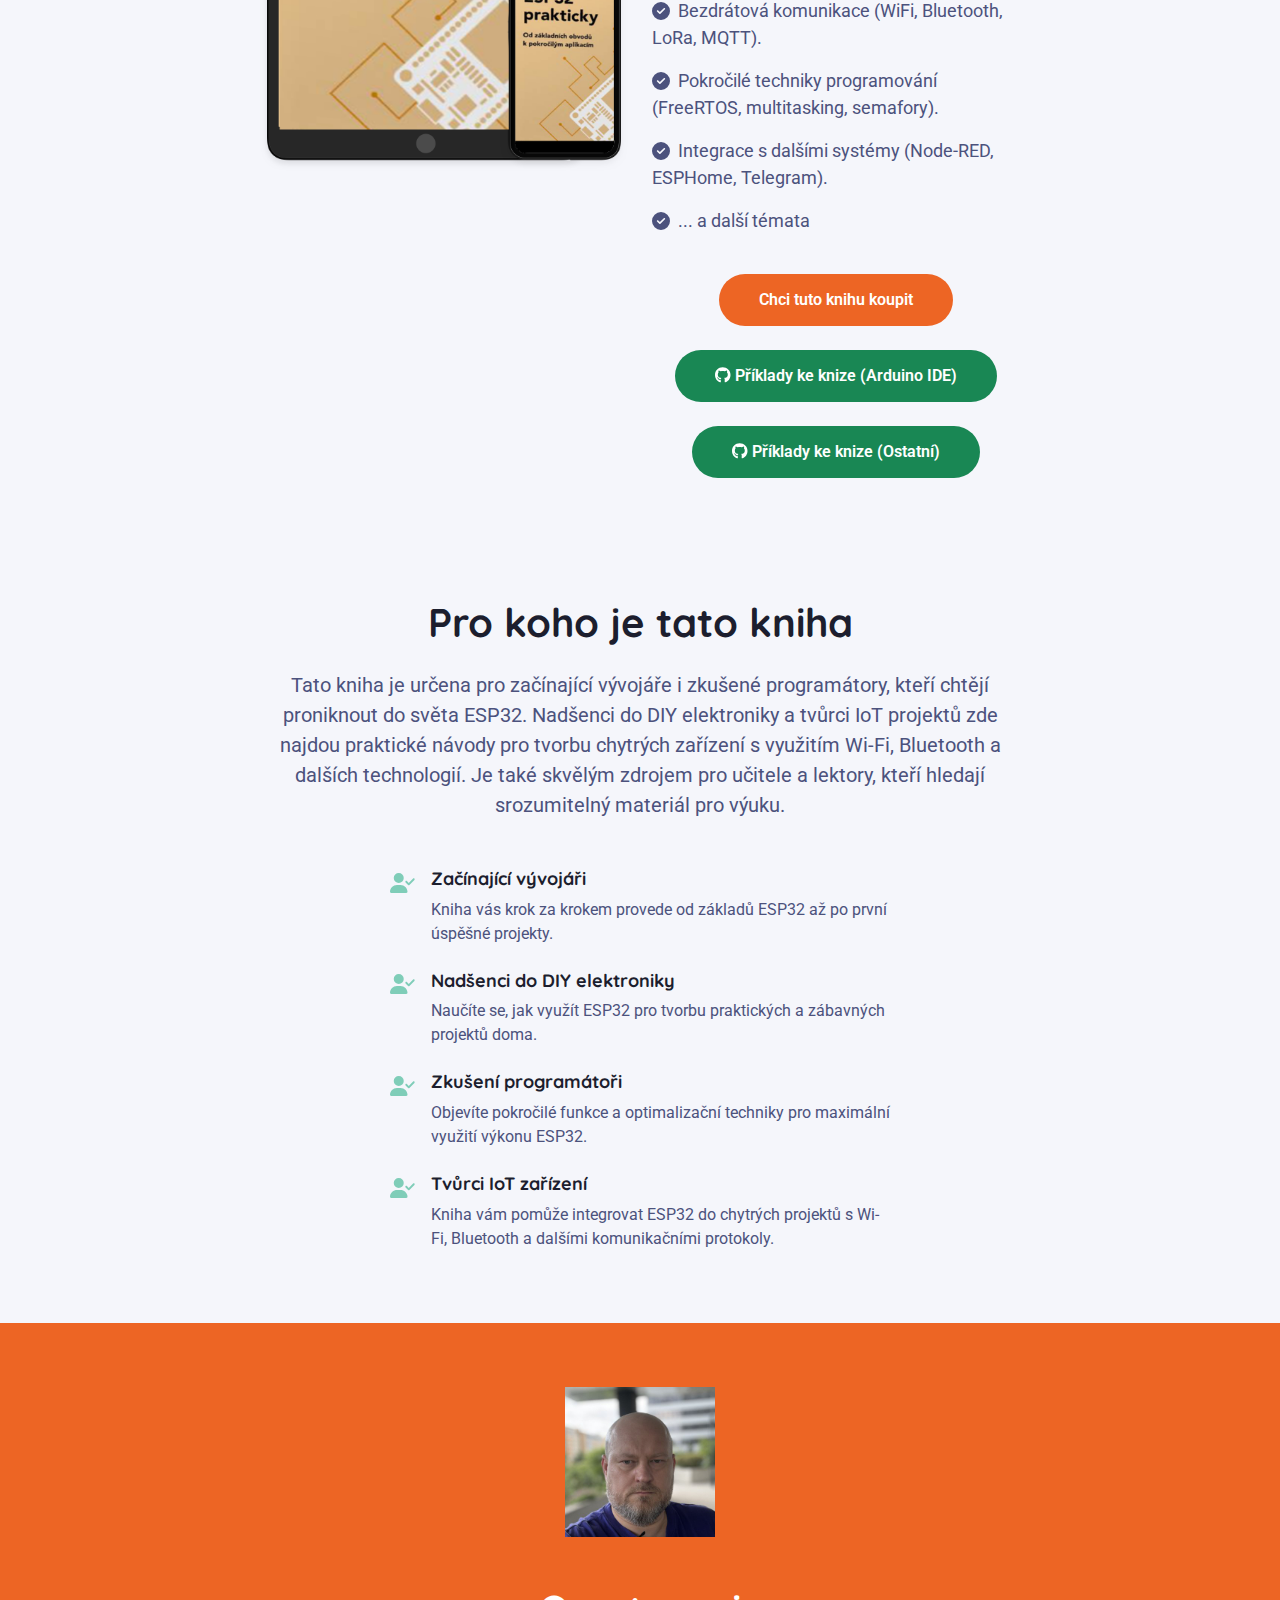
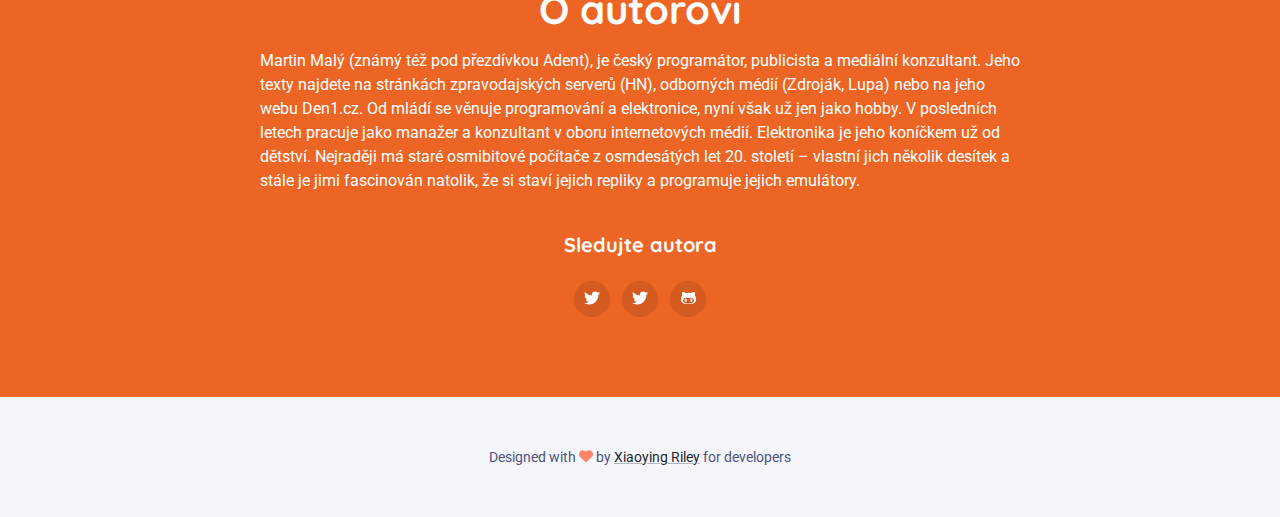
==== commit f6f28293: "commit" ====
--- a/index.html
+++ b/index.html
@@ -1,5 +1,5 @@
 <!DOCTYPE html>
-<html lang="en"> 
+<html lang="cs-CZ"> 
 <head>
     <title>ESP32 prakticky: od základů k pokročilým konstrukcím</title>
     
@@ -19,6 +19,12 @@
 
     <!-- Theme CSS -->  
     <link id="theme-style" rel="stylesheet" href="assets/css/theme.css">
+
+<style>
+    body {
+        background-color: rgb(245, 246, 251);
+    }
+</style>
 
 </head> 
 
@@ -49,10 +55,10 @@
 					    
 					    <div class="cta-holder row gx-md-3 gy-3 gy-md-0">
 						    <div class="col-12 col-md-auto">
-						        <a class="btn btn-primary w-100" href="https://themes.3rdwavemedia.com/bootstrap-templates/startup/devbook-free-bootstrap-5-book-ebook-landing-page-template-for-developers/">Od 399 Kč</a>
+						        <a class="btn btn-primary w-100" href="https">Od 399 Kč</a>
 						    </div>
 						    <div class="col-12 col-md-auto">
-						        <a class="btn btn-secondary scrollto w-100" href="#benefits-section">Kde koupit</a>
+						        <a class="btn btn-secondary scrollto w-100" href="https://knihy.nic.cz/cs/">Kde koupit</a>
 						    </div>
 					    </div><!--//cta-holder-->
 					    
@@ -60,9 +66,9 @@
 			    </div><!--col-->
 			    <div class="col-12 col-md-5 mb-5 align-self-center">
 				    <div class="book-cover-holder">
-					    <img class="img-fluid book-cover" src="assets/images/devbook-cover.png" alt="book cover" >
-					    <div class="book-badge d-inline-block shadow">
-						    New<br>Release
+					    <img class="img-fluid book-cover" src="assets/images/obal.jpg" alt="book cover" >
+					    <div class="book-badge d-inline-block shadow" style="right: 60px;">
+						    Novinka<br>2024
 					    </div>
 				    </div><!--//book-cover-holder-->
 			    </div><!--col-->
@@ -86,7 +92,7 @@
     <section id="content-section" class="content-section">
 	    <div class="container">
 		    <div class="single-col-max mx-auto">
-		    <h2 class="section-heading text-center mb-5">Co v knize najdete?</h2>
+		    <h2 class="section-heading text-center my-5">Co v knize najdete?</h2>
 			    <div class="row">
 				    <div class="col-12 col-md-6">
 					    <div class="figure-holder mb-5">
@@ -109,6 +115,19 @@
 						    <div class="text-center">
 								<a class="btn btn-primary" href="https://themes.3rdwavemedia.com/bootstrap-templates/startup/devbook-free-bootstrap-5-book-ebook-landing-page-template-for-developers/">
 									Chci tuto knihu koupit</a></div>
+
+
+
+									<div class="text-center mt-4">
+										<a class="btn btn-success" href="https://github.com/espx-cz/kniha-arduino">
+											<i class="fab fa-github"></i> Příklady ke knize (Arduino IDE)
+										</a>
+									</div>
+									<div class="text-center mt-4">
+										<a class="btn btn-success" href="https://github.com/espx-cz/kniha-ostatni">
+											<i class="fab fa-github"></i> Příklady ke knize (Ostatní)
+										</a>
+									</div>
 					    </div><!--//key-points-->
 					    
 				    </div><!--//col-12-->   
@@ -261,7 +280,7 @@
     <section id="author-section" class="author-section section theme-bg-primary py-5">
 	    <div class="container py-3">
 		    <div class="author-profile text-center mb-5">
-			    <img class="author-pic" src="assets/images/profiles/author-profile.png" alt="image" >
+			    <img class="author-pic" src="assets/images/profiles/profile.jpg" alt="image" >
 		    </div><!--//author-profile-->
 		    <h2 class="section-heading text-center text-white mb-3">O autorovi</h2>
 		    <div class="author-bio single-col-max mx-auto">
@@ -271,10 +290,11 @@
 Elektronika je jeho koníčkem už od dětství. Nejraději má staré osmibitové počítače z osmdesátých let 20. století – vlastní jich několik desítek a stále je jimi fascinován natolik, že si staví jejich repliky a programuje jejich emulátory.
 				</p>
 			    <div class="author-links text-center pt-4">
-			        <h5 class="text-white mb-4">Follow Author</h5>
+			        <h5 class="text-white mb-4">Sledujte autora</h5>
 				    <ul class="social-list list-unstyled">
-					    <li class="list-inline-item"><a href="https://twitter.com/adent"><i class="fab fa-twitter"></i></a></li>
-					    <li class="list-inline-item"><a href="https://github.com/maly"><i class="fab fa-github-alt"></i></a></li> 
+					    <li class="list-inline-item"><a href="https://twitter.com/adent" title="Martin Malý na Twitteru"><i class="fab fa-twitter"></i></a></li>
+					    <li class="list-inline-item"><a href="https://twitter.com/adentronik" title="Martin Malý o elektronice na Twitteru"><i class="fab fa-twitter"></i></a></li>
+					    <li class="list-inline-item"><a href="https://github.com/maly" title="Martin Malý na GitHubu"><i class="fab fa-github-alt"></i></a></li> 
 			            
 			        </ul><!--//social-list-->
 			    </div><!--//author-links-->
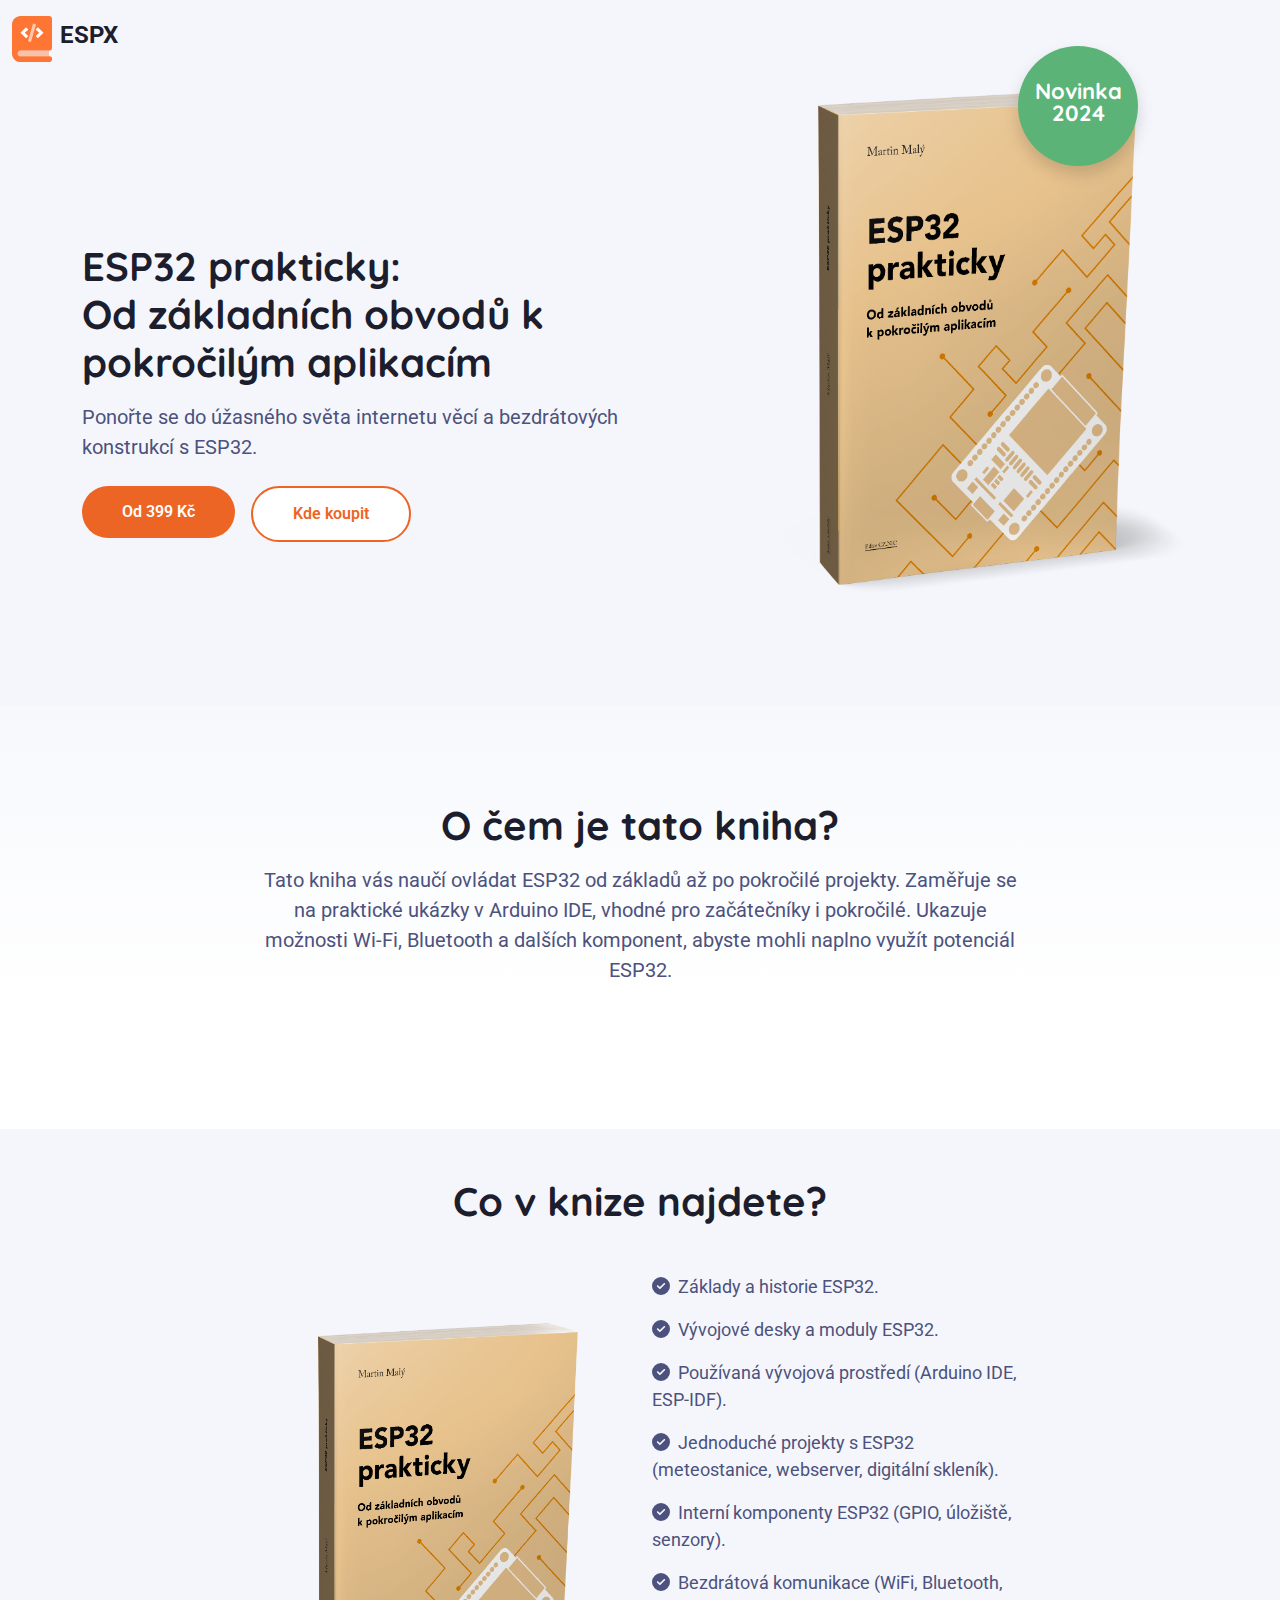
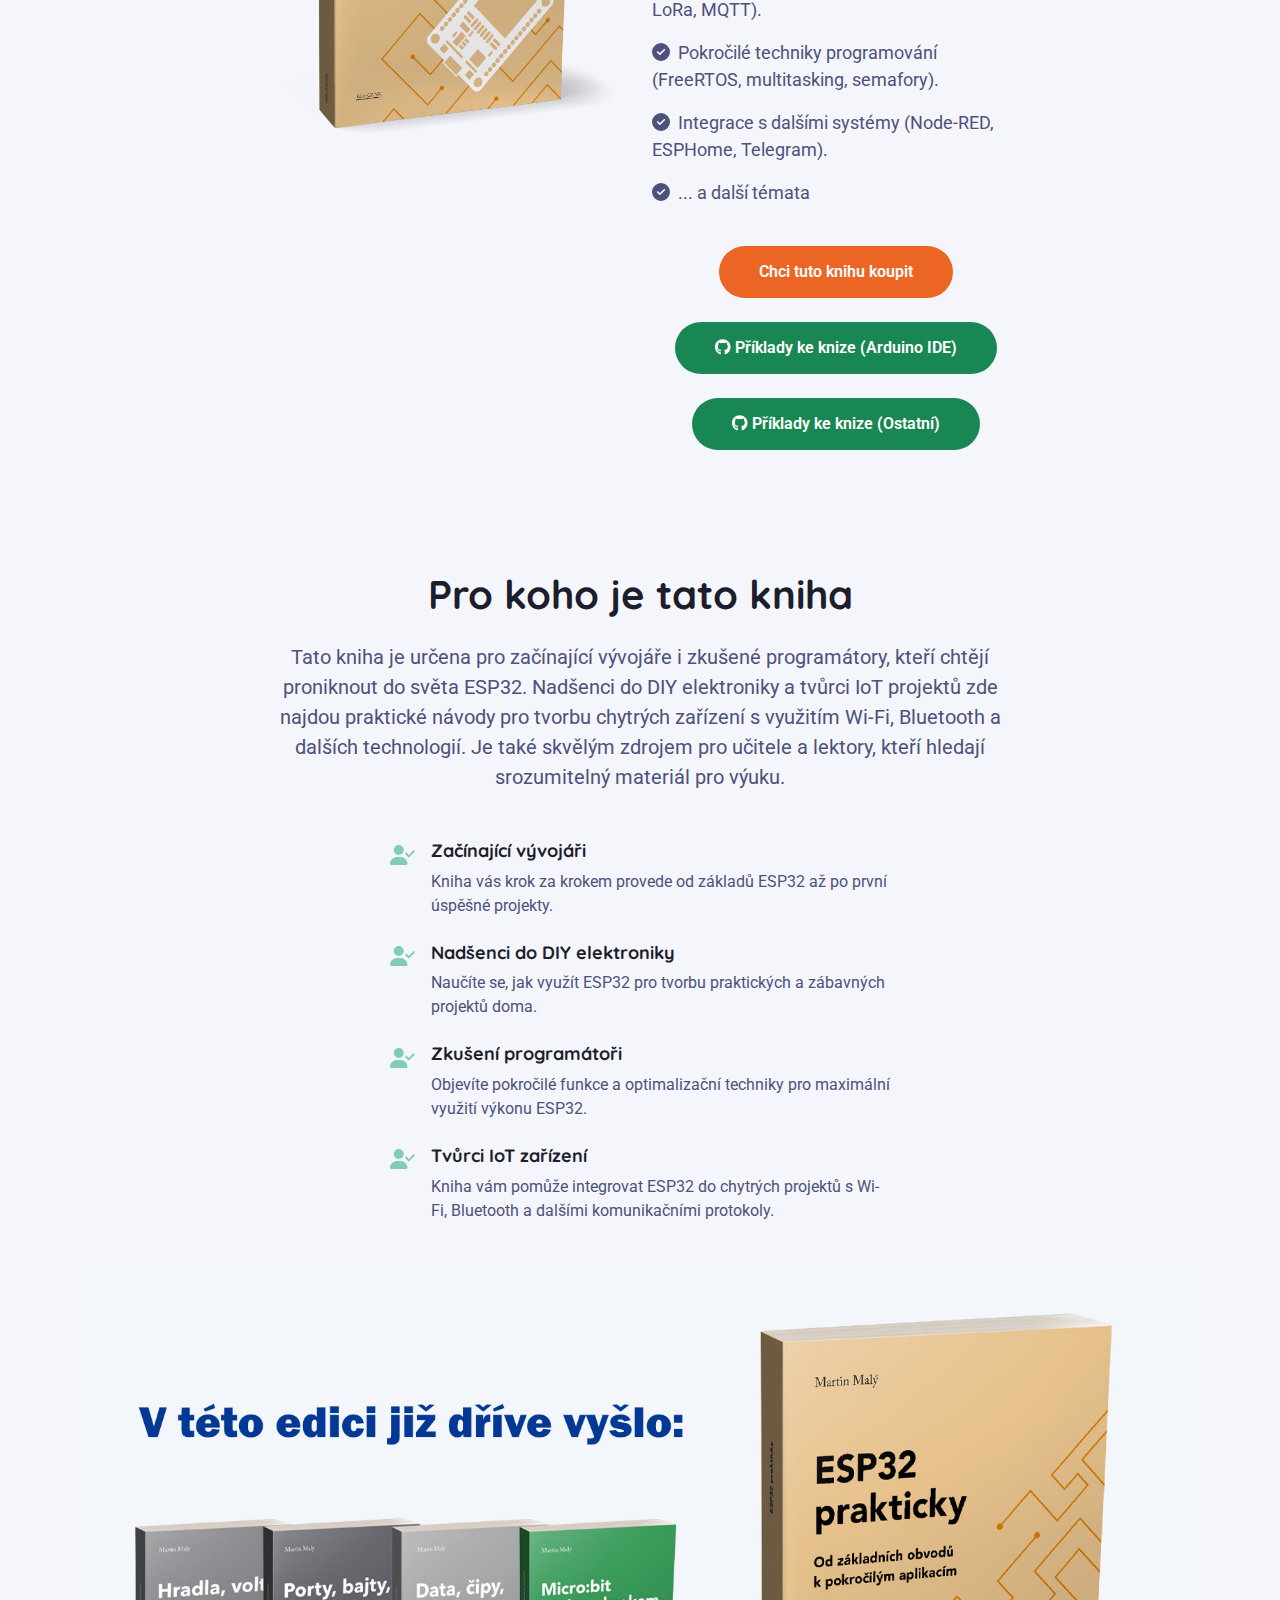
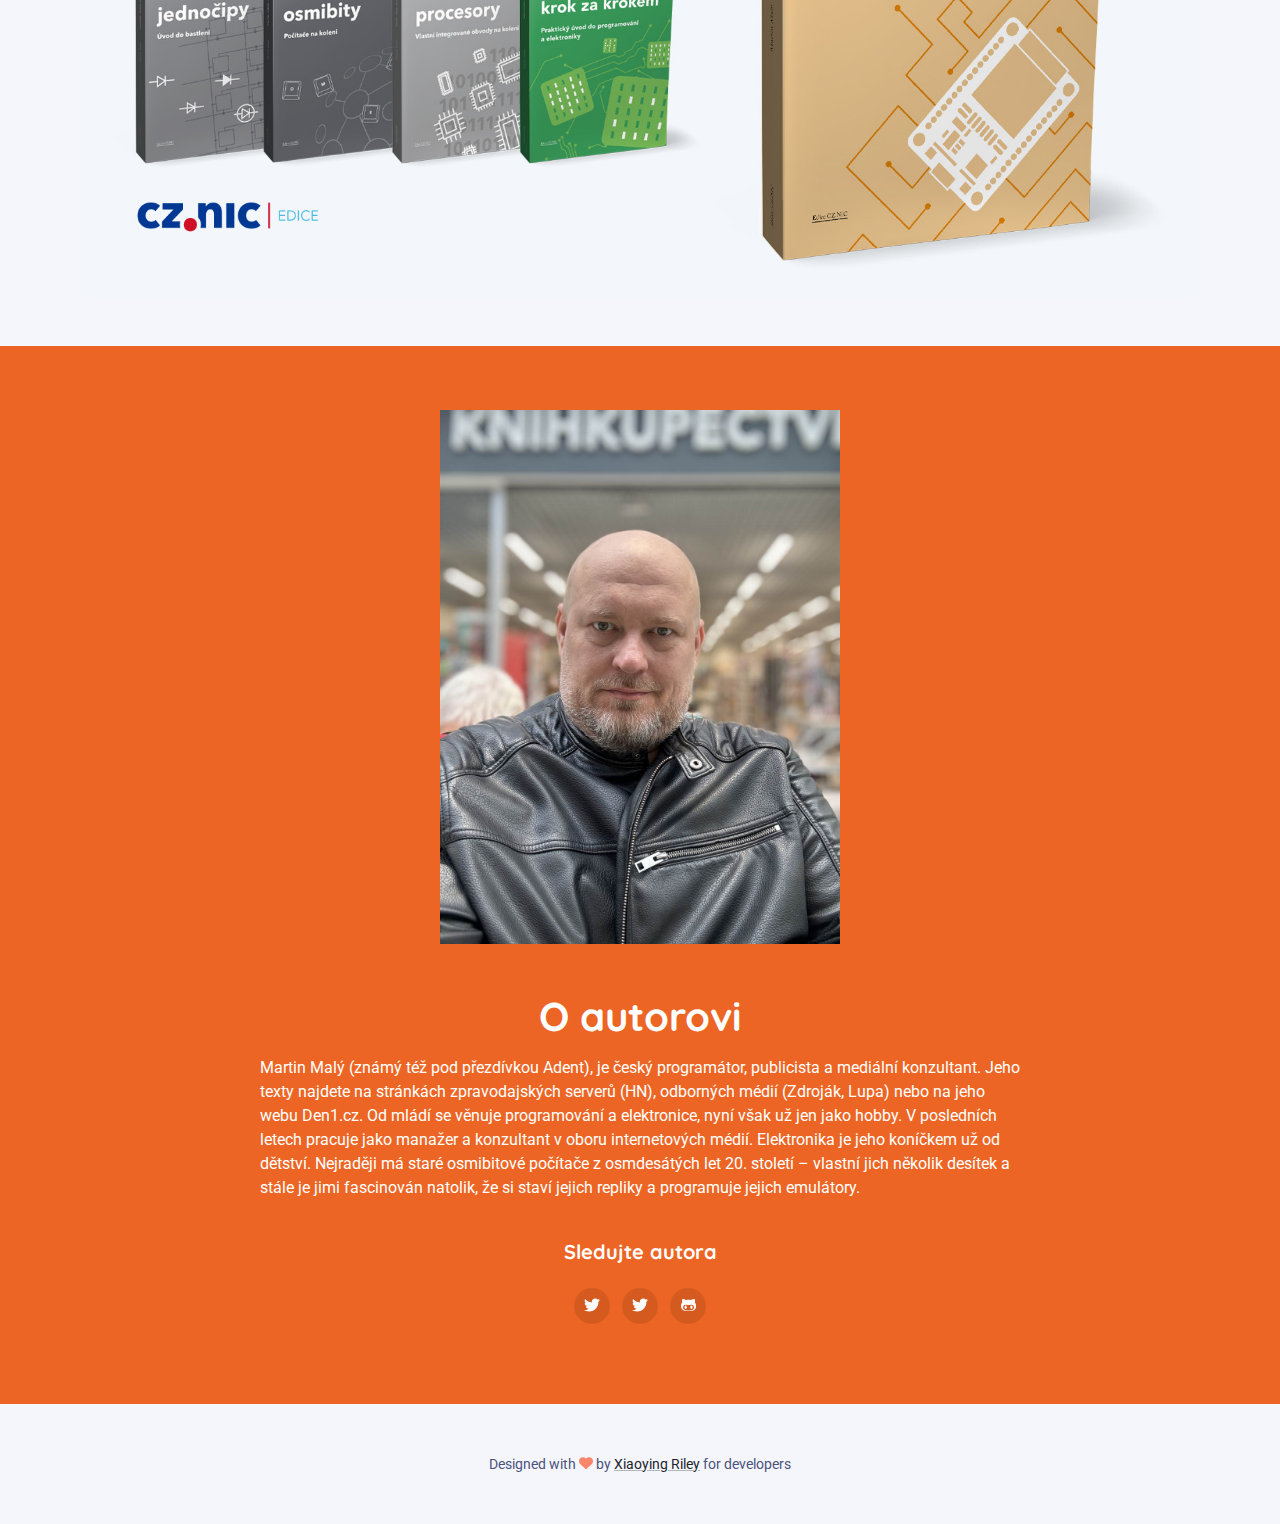
==== commit e8f6c804: "Go go go" ====
--- a/index.html
+++ b/index.html
@@ -66,7 +66,7 @@
 			    </div><!--col-->
 			    <div class="col-12 col-md-5 mb-5 align-self-center">
 				    <div class="book-cover-holder">
-					    <img class="img-fluid book-cover" src="assets/images/obal.jpg" alt="book cover" >
+					    <img class="img-fluid book-cover" src="assets/images/obal.png" alt="book cover" style="margin-top: -50px;" >
 					    <div class="book-badge d-inline-block shadow" style="right: 60px;">
 						    Novinka<br>2024
 					    </div>
@@ -96,7 +96,7 @@
 			    <div class="row">
 				    <div class="col-12 col-md-6">
 					    <div class="figure-holder mb-5">
-						    <img class="img-fluid" src="assets/images/devbook-devices.png" alt="image" >
+						    <img class="img-fluid" src="assets/images/obal.png" alt="image" >
 					    </div><!--//figure-holder-->
 				    </div><!--//col-->
 				    <div class="col-12 col-md-6 mb-5">
@@ -174,6 +174,12 @@
 				    </div><!--//col-->
 			    </div><!--//item-->
 		    </div><!--//audience-->
+
+		    <div class="text-center mt-5">
+			    <img src="assets/images/previous.png" alt="Předchozí kniha" class="img-fluid">
+		    </div>
+
+
 	    </div><!--//container-->
     </section><!--//audience-section-->
     
@@ -280,7 +286,7 @@
     <section id="author-section" class="author-section section theme-bg-primary py-5">
 	    <div class="container py-3">
 		    <div class="author-profile text-center mb-5">
-			    <img class="author-pic" src="assets/images/profiles/profile.jpg" alt="image" >
+			    <img class="author-pic" src="assets/images/profiles/author.jpg" alt="image" >
 		    </div><!--//author-profile-->
 		    <h2 class="section-heading text-center text-white mb-3">O autorovi</h2>
 		    <div class="author-bio single-col-max mx-auto">
